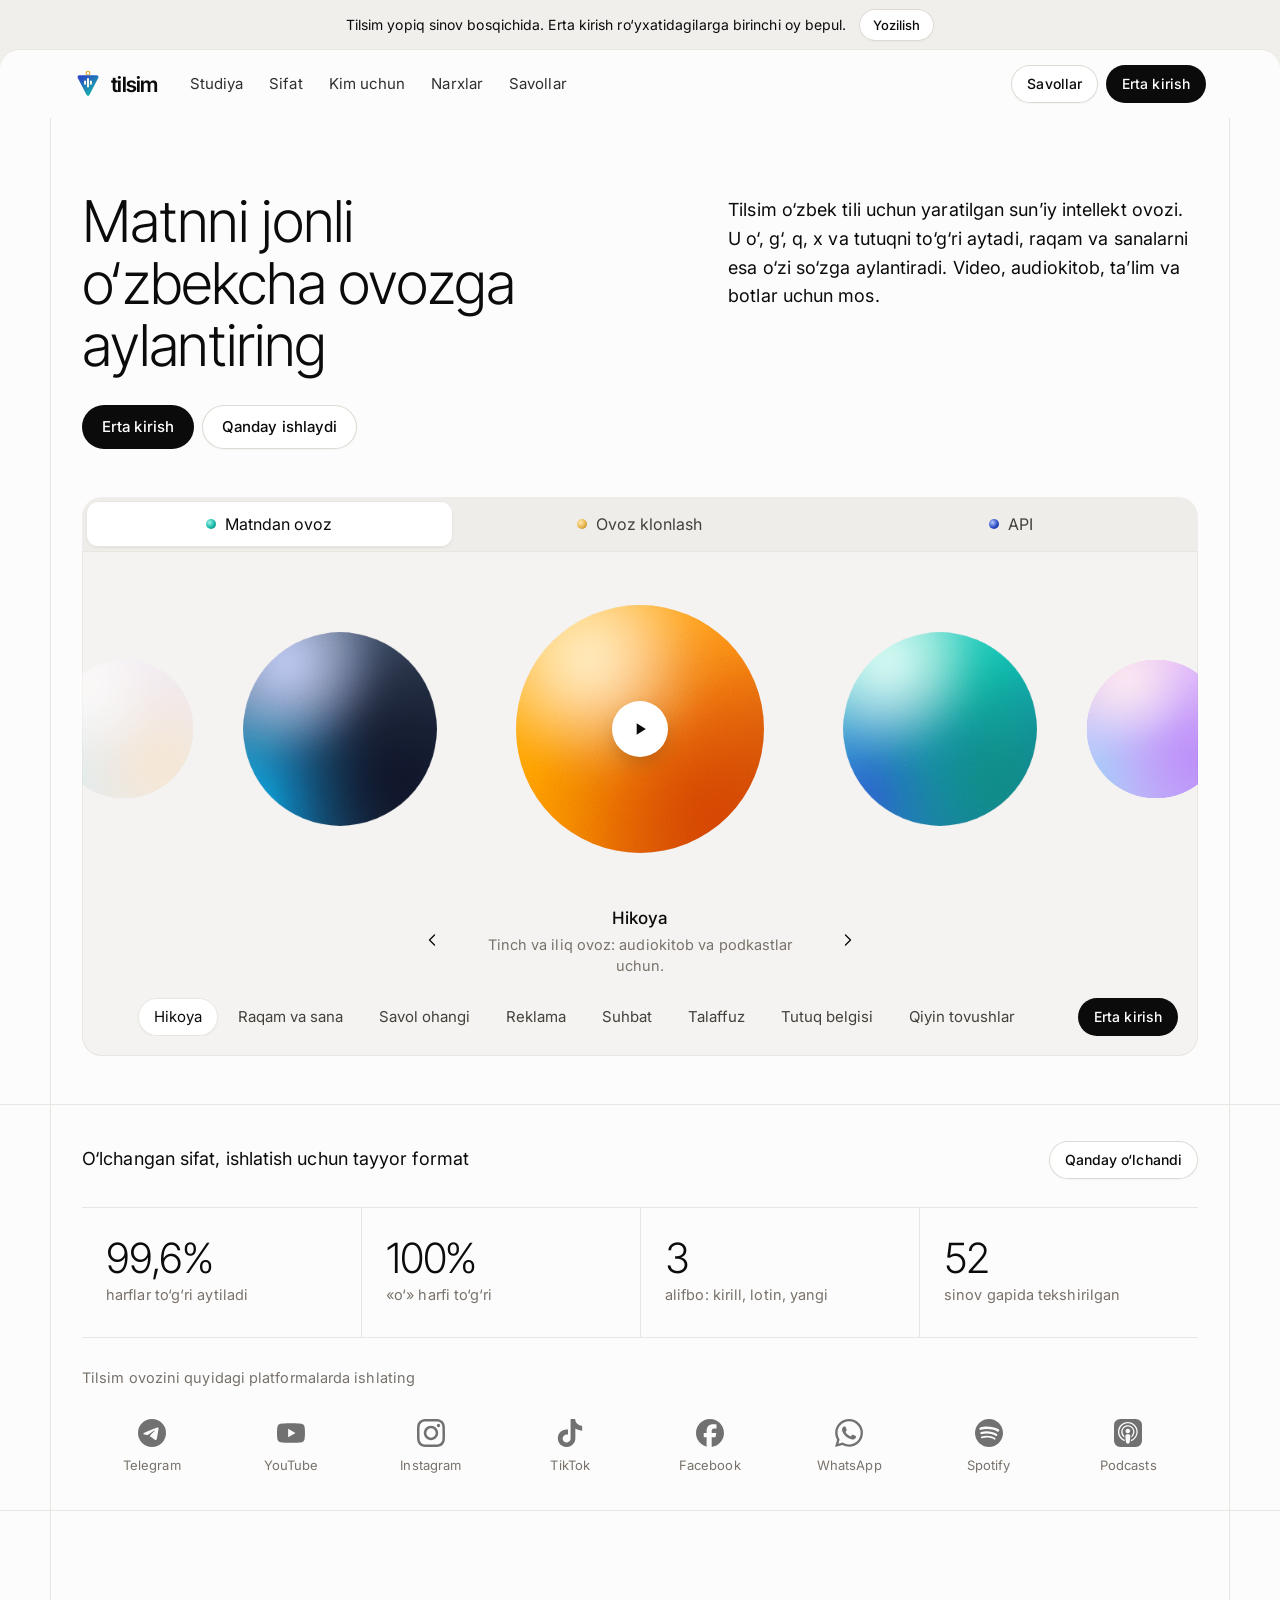
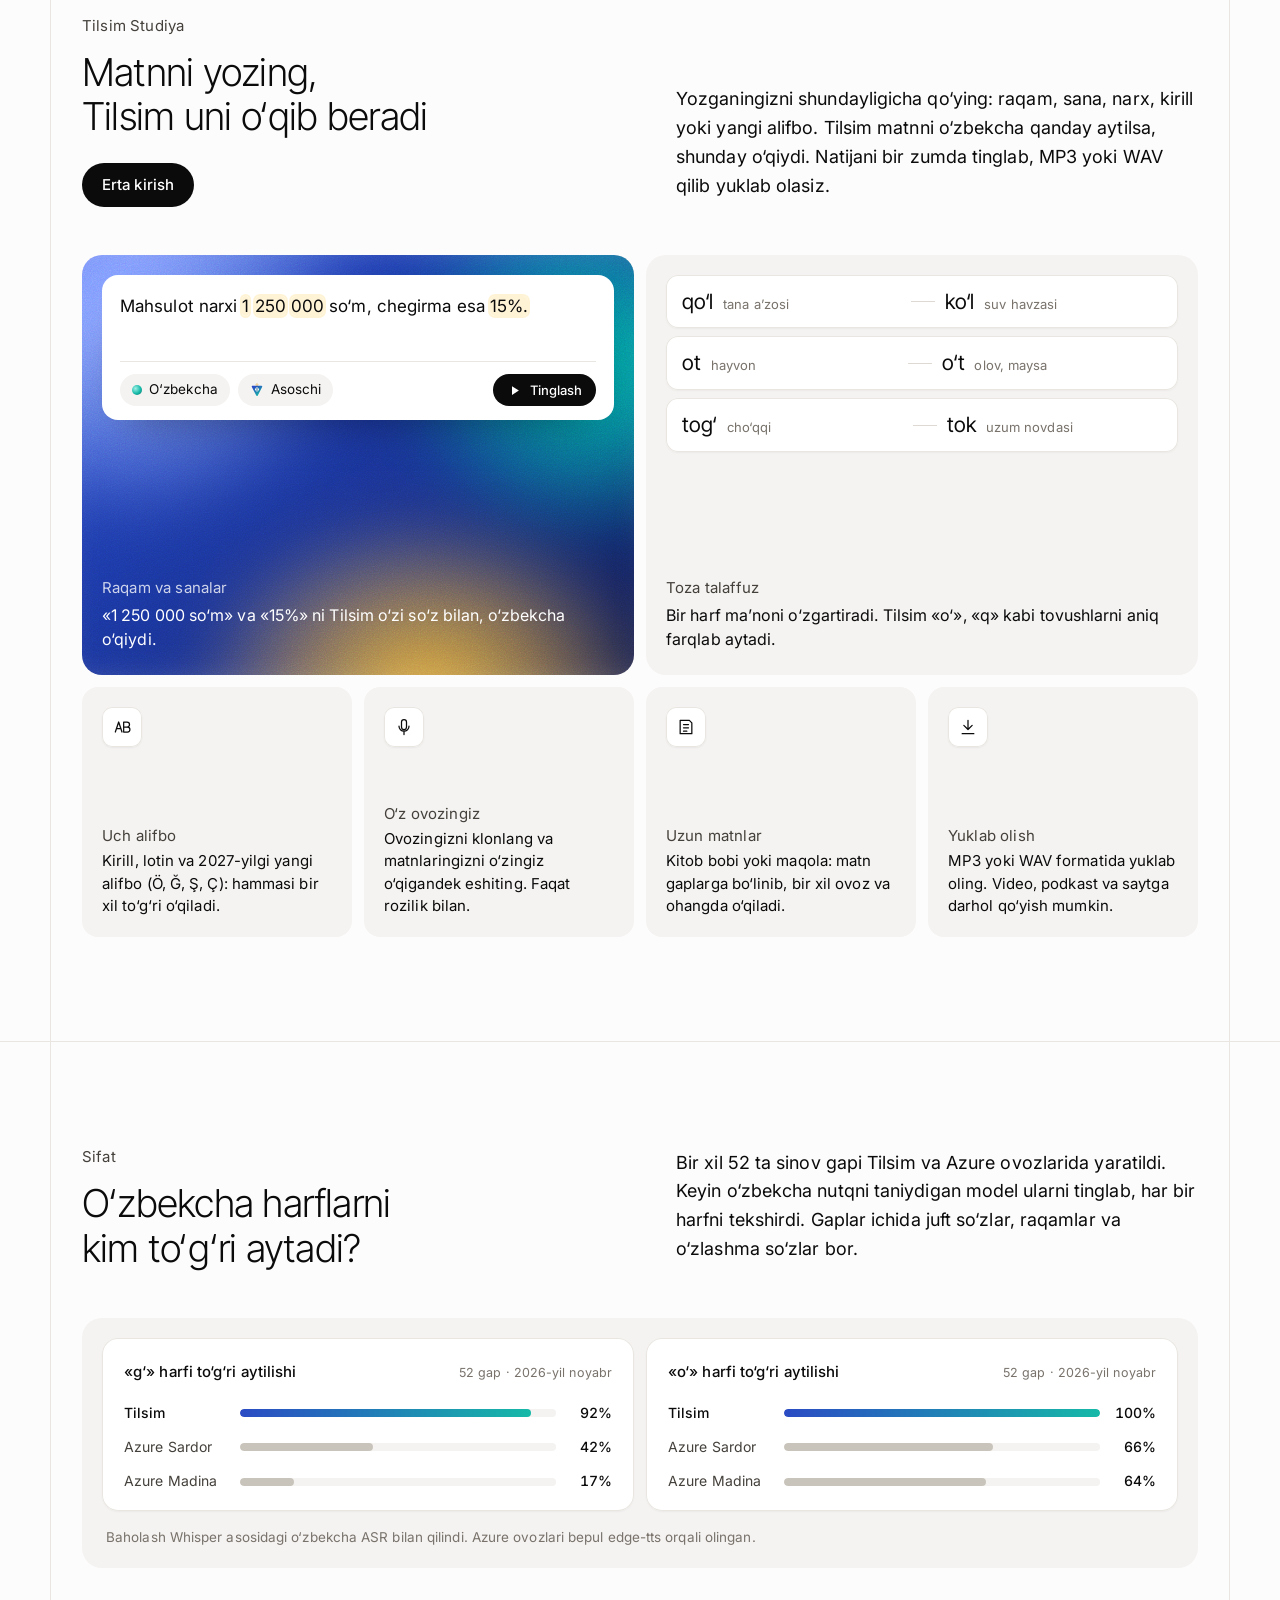
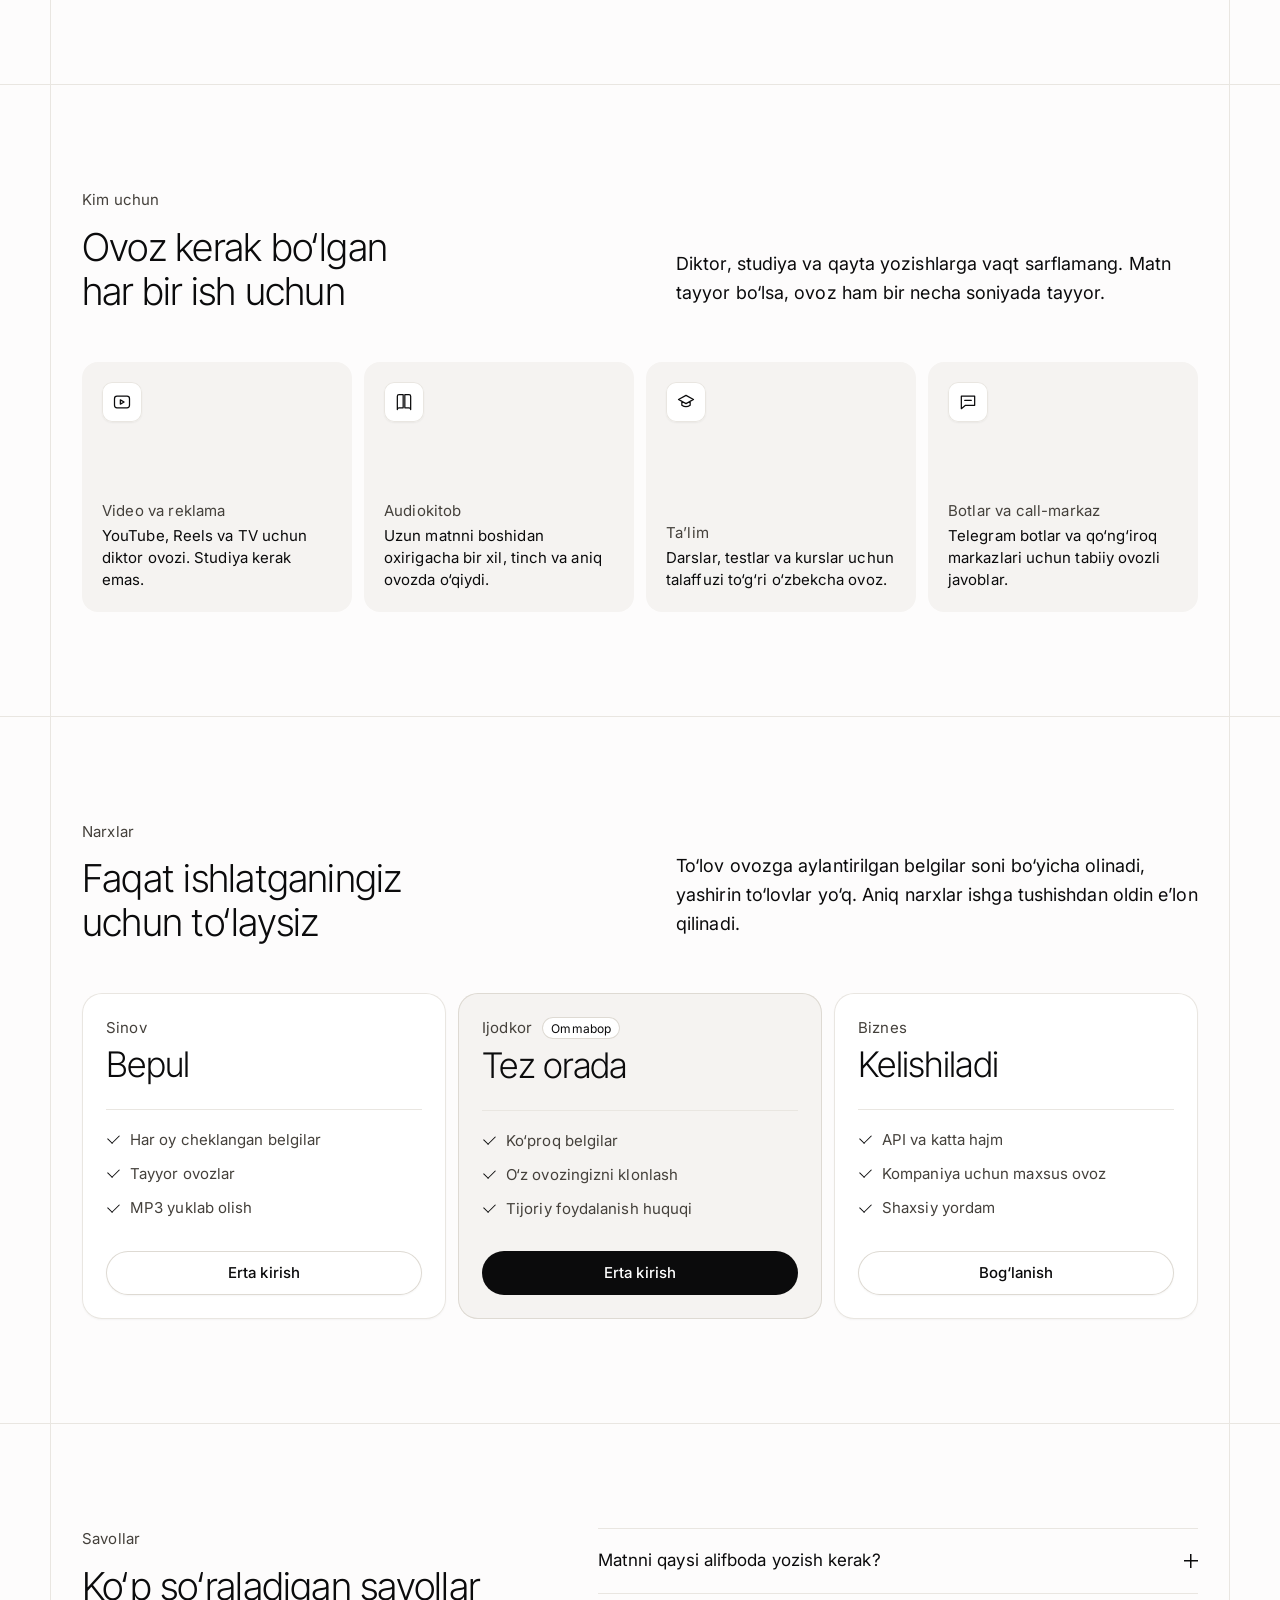
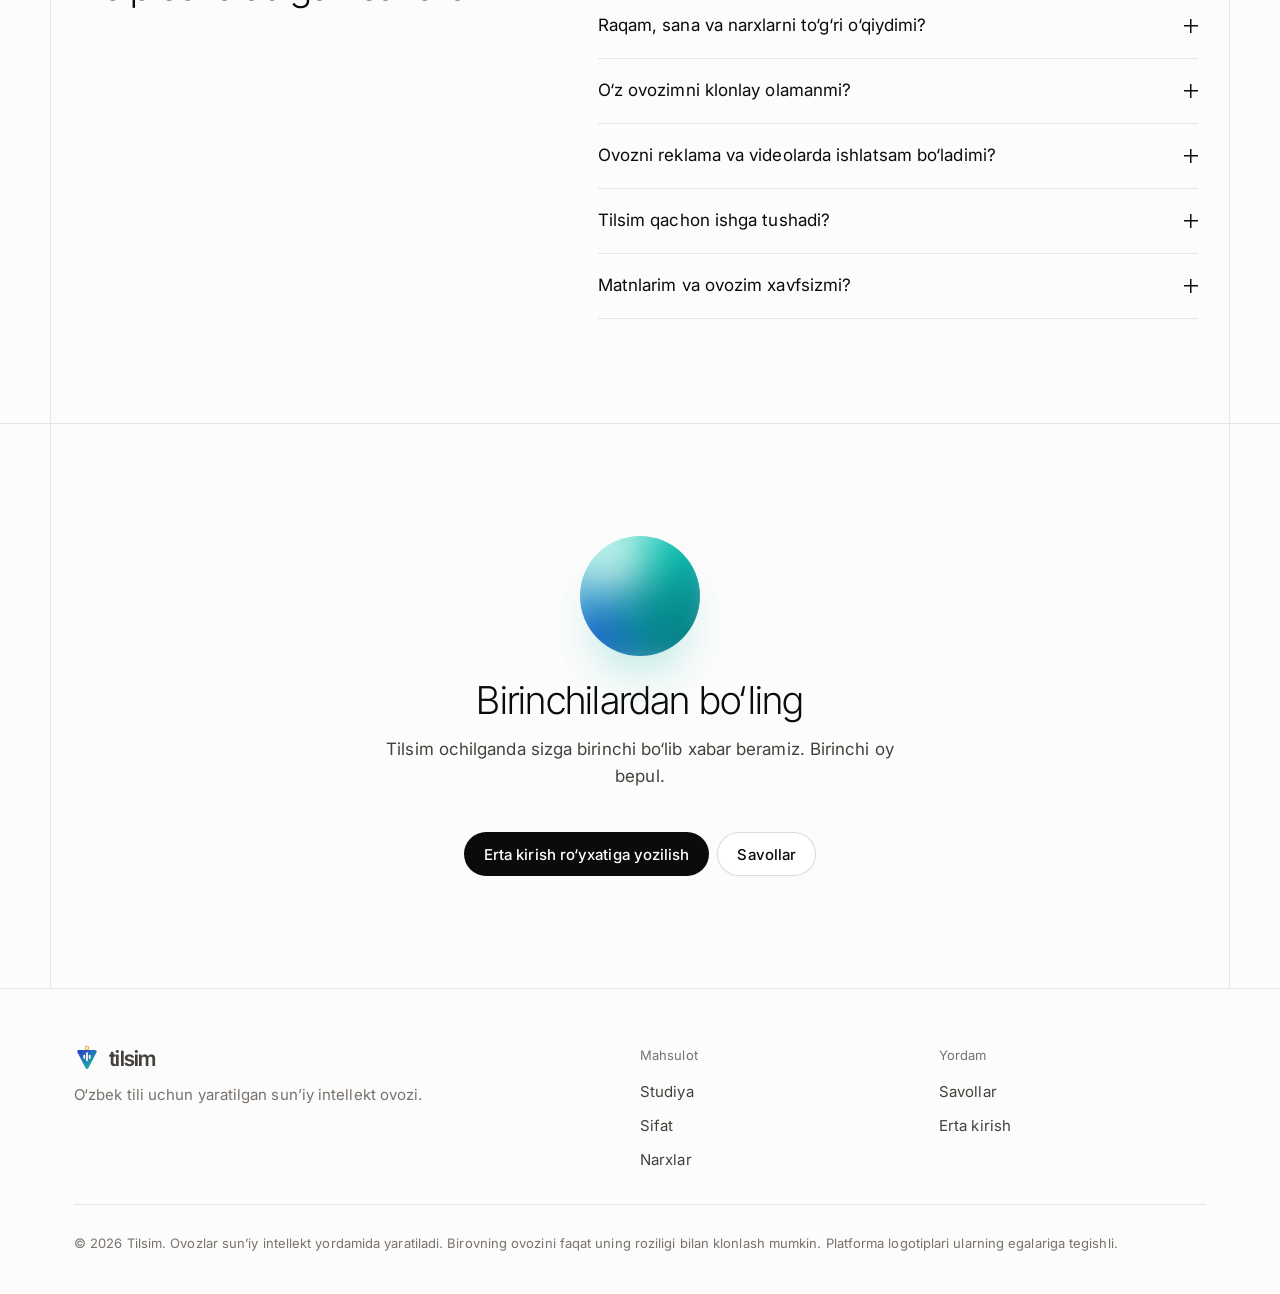
==== index.html @ 4b7d5e0d "Tilsim: Uzbek voice lab, text front-end and landing page - uznorm: Uzbek text normaliser (numbers, d" ====
<!doctype html>
<html lang="uz">
<head>
  <meta charset="utf-8">
  <meta name="viewport" content="width=device-width, initial-scale=1, viewport-fit=cover">
  <title>Tilsim: o‘zbekcha sun’iy intellekt ovozi</title>
  <meta name="description" content="Tilsim matnni jonli o‘zbekcha ovozga aylantiradi: o‘, g‘, q, x va tutuqni to‘g‘ri aytadi, raqam va sanalarni o‘zi so‘zga aylantiradi.">
  <meta name="theme-color" content="#FDFCFC">
  <meta property="og:type" content="website">
  <meta property="og:title" content="Tilsim: o‘zbekcha sun’iy intellekt ovozi">
  <meta property="og:description" content="Matnni jonli o‘zbekcha ovozga aylantiring.">
  <link rel="icon" href="favicon.ico" sizes="48x48">
  <link rel="icon" href="assets/brand/tilsim-mark.svg" type="image/svg+xml">
  <link rel="apple-touch-icon" href="assets/brand/apple-touch-icon.png">
  <link rel="preconnect" href="https://fonts.googleapis.com">
  <link rel="preconnect" href="https://fonts.gstatic.com" crossorigin>
  <link href="https://fonts.googleapis.com/css2?family=Inter:wght@400;500;600&family=Inter+Tight:wght@300;400;500;600&display=swap" rel="stylesheet">
  <link rel="stylesheet" href="assets/css/site.css?v=16">
</head>
<body>
  <a class="skip" href="#asosiy">Asosiy qismga o‘tish</a>

  <div class="announce">
    <span>Tilsim yopiq sinov bosqichida. Erta kirish ro‘yxatidagilarga birinchi oy bepul.</span>
    <a class="btn btn-white btn-xs" href="#erta-kirish">Yozilish</a>
  </div>

  <div class="sheet">
    <!-- NAV -->
    <header class="nav" id="nav">
      <div class="wrap nav-row">
        <a class="brand" href="#" aria-label="Tilsim, bosh sahifa">
          <img src="assets/brand/tilsim-mark.svg" width="28" height="28" alt="">
          <span>tilsim</span>
        </a>
        <nav class="links" id="menu" aria-label="Asosiy menyu">
          <a href="#studio">Studiya</a>
          <a href="#sifat">Sifat</a>
          <a href="#kim-uchun">Kim uchun</a>
          <a href="#narxlar">Narxlar</a>
          <a href="#savollar">Savollar</a>
        </nav>
        <div class="nav-actions">
          <a class="btn btn-white btn-sm hide-sm" href="#savollar">Savollar</a>
          <a class="btn btn-black btn-sm" href="#erta-kirish">Erta kirish</a>
          <button class="menu-btn" id="menu-btn" type="button" aria-label="Menyuni ochish" aria-expanded="false" aria-controls="menu"><span></span><span></span></button>
        </div>
      </div>
    </header>

    <main id="asosiy">
      <!-- HERO -->
      <section class="frame hero">
        <div class="wrap">
          <div class="hero-head">
            <div>
              <h1>Matnni jonli <br class="br-lg">o‘zbekcha ovozga aylantiring</h1>
              <div class="actions">
                <a class="btn btn-black" href="#erta-kirish">Erta kirish</a>
                <a class="btn btn-white" href="#studio">Qanday ishlaydi</a>
              </div>
            </div>
            <p class="hero-lead">Tilsim o‘zbek tili uchun yaratilgan sun’iy intellekt ovozi. U o‘, g‘, q, x va tutuqni to‘g‘ri aytadi, raqam va sanalarni esa o‘zi so‘zga aylantiradi. Video, audiokitob, ta’lim va botlar uchun mos.</p>
          </div>

          <div class="product">
            <div class="seg" role="tablist" aria-label="Mahsulotlar">
              <button class="seg-btn" role="tab" aria-selected="true" aria-controls="p-tts" id="t-tts"><i class="dot d-feruza"></i>Matndan ovoz</button>
              <button class="seg-btn" role="tab" aria-selected="false" aria-controls="p-clone" id="t-clone"><i class="dot d-oltin"></i>Ovoz klonlash</button>
              <button class="seg-btn" role="tab" aria-selected="false" aria-controls="p-api" id="t-api"><i class="dot d-lapis"></i>API</button>
            </div>

            <div class="stage">
              <!-- TTS: voice orbs -->
              <div class="panel" role="tabpanel" id="p-tts" aria-labelledby="t-tts">
                <div class="orbs" id="orbs" aria-roledescription="karusel" aria-label="Ovoz namunalari"></div>
                <div class="orb-nav">
                  <button class="arrow" id="orb-prev" type="button" aria-label="Oldingi namuna"><svg viewBox="0 0 24 24"><path d="M15 6l-6 6 6 6"/></svg></button>
                  <div class="orb-caption" aria-live="polite"><b id="orb-title"></b><span id="orb-desc"></span></div>
                  <button class="arrow" id="orb-next" type="button" aria-label="Keyingi namuna"><svg viewBox="0 0 24 24"><path d="M9 6l6 6-6 6"/></svg></button>
                </div>
                <div class="stage-foot">
                  <div class="pills" id="orb-pills" role="tablist" aria-label="Namuna turi"></div>
                  <a class="btn btn-black btn-sm" href="#erta-kirish">Erta kirish</a>
                </div>
              </div>

              <!-- Clone -->
              <div class="panel" role="tabpanel" id="p-clone" aria-labelledby="t-clone" hidden>
                <div class="clone">
                  <div class="clone-copy">
                    <p class="label">Ovoz klonlash</p>
                    <h3>O‘z ovozingizda gapiradigan Tilsim</h3>
                    <p>Bir necha daqiqalik toza yozuvingizdan shaxsiy ovoz yaratiladi. Shundan keyin kurslar, videolar va reklamalar sizning ovozingizda chiqadi. Bu sahifadagi barcha namunalar ham shu yo‘l bilan, loyiha asoschisining ovozida yaratilgan.</p>
                    <ol class="mini-steps">
                      <li><span>1</span>Yozib oling: tinch xonada, studiyamizdagi gaplarni o‘qing</li>
                      <li><span>2</span>Tasdiqlang: ovoz sizniki ekanini va roziligingizni bildiring</li>
                      <li><span>3</span>Ishlating: istalgan matnni o‘z ovozingizda yarating</li>
                    </ol>
                  </div>
                  <div class="clone-card">
                    <div class="orb orb-oltin orb-sm" aria-hidden="true"></div>
                    <p class="label">Klonlangan ovoz namunasi</p>
                    <p class="quote">«O‘zbekiston Markaziy Osiyoning yuragida joylashgan bo‘lib, uning boy tarixi va mehmondo‘st xalqi butun dunyoga mashhur.»</p>
                    <button class="btn btn-black btn-sm" type="button" data-play="hikoya"><svg viewBox="0 0 24 24" aria-hidden="true"><path class="i-play" d="M8 5v14l11-7z"/><path class="i-pause" d="M7 5h4v14H7zM13 5h4v14h-4z"/></svg><span>Tinglash</span></button>
                  </div>
                </div>
              </div>

              <!-- API -->
              <div class="panel" role="tabpanel" id="p-api" aria-labelledby="t-api" hidden>
                <div class="api">
                  <div class="api-copy">
                    <p class="label">API · tez orada</p>
                    <h3>Ilovangizga o‘zbekcha ovoz qo‘shing</h3>
                    <p>Telegram bot, call-markaz yoki mobil ilova: bitta so‘rov bilan matn yuborasiz va tayyor audio olasiz. Raqamlar, kirill va yangi alifbo avtomatik qayta ishlanadi.</p>
                  </div>
                  <pre class="code" aria-label="API so‘rov namunasi"><code><span class="c-mute"># namuna: API ochilganda shunday ishlaydi</span>
curl $TILSIM_API/v1/tts \
  -H <span class="c-str">"Authorization: Bearer $TILSIM_KEY"</span> \
  -d <span class="c-str">'{
    "text": "Narxi 125 000 so‘m, chegirma 15%.",
    "voice": "asoschi",
    "format": "mp3"
  }'</span> \
  -o natija.mp3</code></pre>
                </div>
              </div>
            </div>
          </div>
        </div>
      </section>

      <!-- PROOF GRID -->
      <section class="frame proof">
        <div class="wrap">
          <div class="proof-head">
            <p>O‘lchangan sifat, ishlatish uchun tayyor format</p>
            <a class="btn btn-white btn-sm" href="#sifat">Qanday o‘lchandi</a>
          </div>
          <div class="stats">
            <div><b>99,6%</b><span>harflar to‘g‘ri aytiladi</span></div>
            <div><b>100%</b><span>«o‘» harfi to‘g‘ri</span></div>
            <div><b>3</b><span>alifbo: kirill, lotin, yangi</span></div>
            <div><b>52</b><span>sinov gapida tekshirilgan</span></div>
          </div>
          <p class="logos-label">Tilsim ovozini quyidagi platformalarda ishlating</p>
          <ul class="logos" aria-label="Platformalar">
            <li><img src="assets/logos/telegram.svg" alt="Telegram" width="28" height="28"><span>Telegram</span></li>
            <li><img src="assets/logos/youtube.svg" alt="YouTube" width="28" height="28"><span>YouTube</span></li>
            <li><img src="assets/logos/instagram.svg" alt="Instagram" width="28" height="28"><span>Instagram</span></li>
            <li><img src="assets/logos/tiktok.svg" alt="TikTok" width="28" height="28"><span>TikTok</span></li>
            <li><img src="assets/logos/facebook.svg" alt="Facebook" width="28" height="28"><span>Facebook</span></li>
            <li><img src="assets/logos/whatsapp.svg" alt="WhatsApp" width="28" height="28"><span>WhatsApp</span></li>
            <li><img src="assets/logos/spotify.svg" alt="Spotify" width="28" height="28"><span>Spotify</span></li>
            <li><img src="assets/logos/applepodcasts.svg" alt="Apple Podcasts" width="28" height="28"><span>Podcasts</span></li>
          </ul>
        </div>
      </section>

      <!-- STUDIO -->
      <section class="frame section" id="studio">
        <div class="wrap">
          <div class="sec-head">
            <div>
              <p class="label">Tilsim Studiya</p>
              <h2>Matnni yozing, <br class="br-lg">Tilsim uni o‘qib beradi</h2>
              <a class="btn btn-black" href="#erta-kirish">Erta kirish</a>
            </div>
            <p>Yozganingizni shundayligicha qo‘ying: raqam, sana, narx, kirill yoki yangi alifbo. Tilsim matnni o‘zbekcha qanday aytilsa, shunday o‘qiydi. Natijani bir zumda tinglab, MP3 yoki WAV qilib yuklab olasiz.</p>
          </div>

          <div class="media-row">
            <article class="media media-grad g-lapis">
              <div class="editor">
                <p class="editor-text" id="ed-text"></p>
                <div class="editor-bar">
                  <span class="chip"><i class="dot d-feruza"></i>O‘zbekcha</span>
                  <span class="chip"><img src="assets/brand/tilsim-mark.svg" width="14" height="14" alt="">Asoschi</span>
                  <button class="btn btn-black btn-xs ml-auto" type="button" id="ed-play"><svg viewBox="0 0 24 24" aria-hidden="true"><path class="i-play" d="M8 5v14l11-7z"/><path class="i-pause" d="M7 5h4v14H7zM13 5h4v14h-4z"/></svg><span>Tinglash</span></button>
                </div>
              </div>
              <div class="media-caption on-dark">
                <p class="label">Raqam va sanalar</p>
                <p>«1 250 000 so‘m» va «15%» ni Tilsim o‘zi so‘z bilan, o‘zbekcha o‘qiydi.</p>
              </div>
            </article>

            <article class="media">
              <ul class="pairs" aria-label="Juft so‘zlar">
                <li><b>qo‘l</b><em>tana a’zosi</em><i></i><b>ko‘l</b><em>suv havzasi</em></li>
                <li><b>ot</b><em>hayvon</em><i></i><b>o‘t</b><em>olov, maysa</em></li>
                <li><b>tog‘</b><em>cho‘qqi</em><i></i><b>tok</b><em>uzum novdasi</em></li>
              </ul>
              <div class="media-caption">
                <p class="label">Toza talaffuz</p>
                <p>Bir harf ma’noni o‘zgartiradi. Tilsim «o‘», «q» kabi tovushlarni aniq farqlab aytadi.</p>
              </div>
            </article>
          </div>

          <div class="tiles">
            <article class="tile">
              <span class="ico"><svg viewBox="0 0 24 24"><path d="M4 18 8 6l4 12M5.5 14h5M14 6h4a3 3 0 0 1 0 6h-4zm0 6h4.5a3 3 0 0 1 0 6H14z"/></svg></span>
              <div><p class="label">Uch alifbo</p><p>Kirill, lotin va 2027-yilgi yangi alifbo (Ö, Ğ, Ş, Ç): hammasi bir xil to‘g‘ri o‘qiladi.</p></div>
            </article>
            <article class="tile">
              <span class="ico"><svg viewBox="0 0 24 24"><path d="M12 3a3 3 0 0 1 3 3v6a3 3 0 0 1-6 0V6a3 3 0 0 1 3-3zM6 11a6 6 0 0 0 12 0M12 17v4"/></svg></span>
              <div><p class="label">O‘z ovozingiz</p><p>Ovozingizni klonlang va matnlaringizni o‘zingiz o‘qigandek eshiting. Faqat rozilik bilan.</p></div>
            </article>
            <article class="tile">
              <span class="ico"><svg viewBox="0 0 24 24"><path d="M5 4h11l3 3v13H5zM9 9h6M9 13h6M9 17h4"/></svg></span>
              <div><p class="label">Uzun matnlar</p><p>Kitob bobi yoki maqola: matn gaplarga bo‘linib, bir xil ovoz va ohangda o‘qiladi.</p></div>
            </article>
            <article class="tile">
              <span class="ico"><svg viewBox="0 0 24 24"><path d="M12 4v11M7 10l5 5 5-5M5 20h14"/></svg></span>
              <div><p class="label">Yuklab olish</p><p>MP3 yoki WAV formatida yuklab oling. Video, podkast va saytga darhol qo‘yish mumkin.</p></div>
            </article>
          </div>
        </div>
      </section>

      <!-- QUALITY -->
      <section class="frame section" id="sifat">
        <div class="wrap">
          <div class="sec-head">
            <div>
              <p class="label">Sifat</p>
              <h2>O‘zbekcha harflarni <br class="br-lg">kim to‘g‘ri aytadi?</h2>
            </div>
            <p>Bir xil 52 ta sinov gapi Tilsim va Azure ovozlarida yaratildi. Keyin o‘zbekcha nutqni taniydigan model ularni tinglab, har bir harfni tekshirdi. Gaplar ichida juft so‘zlar, raqamlar va o‘zlashma so‘zlar bor.</p>
          </div>
          <div class="media-row single">
            <article class="media media-chart">
              <div class="chart-card">
                <div class="chart-head"><b>«g‘» harfi to‘g‘ri aytilishi</b><span>52 gap · 2026-yil noyabr</span></div>
                <div class="bars" id="bars-g">
                  <div class="bar us"><span>Tilsim</span><div class="track"><i style="--v:92%"></i></div><b>92%</b></div>
                  <div class="bar"><span>Azure Sardor</span><div class="track"><i style="--v:42%"></i></div><b>42%</b></div>
                  <div class="bar"><span>Azure Madina</span><div class="track"><i style="--v:17%"></i></div><b>17%</b></div>
                </div>
              </div>
              <div class="chart-card">
                <div class="chart-head"><b>«o‘» harfi to‘g‘ri aytilishi</b><span>52 gap · 2026-yil noyabr</span></div>
                <div class="bars" id="bars-o">
                  <div class="bar us"><span>Tilsim</span><div class="track"><i style="--v:100%"></i></div><b>100%</b></div>
                  <div class="bar"><span>Azure Sardor</span><div class="track"><i style="--v:66%"></i></div><b>66%</b></div>
                  <div class="bar"><span>Azure Madina</span><div class="track"><i style="--v:64%"></i></div><b>64%</b></div>
                </div>
              </div>
              <p class="foot-note">Baholash Whisper asosidagi o‘zbekcha ASR bilan qilindi. Azure ovozlari bepul edge-tts orqali olingan.</p>
            </article>
          </div>
        </div>
      </section>

      <!-- USE CASES -->
      <section class="frame section" id="kim-uchun">
        <div class="wrap">
          <div class="sec-head">
            <div>
              <p class="label">Kim uchun</p>
              <h2>Ovoz kerak bo‘lgan <br class="br-lg">har bir ish uchun</h2>
            </div>
            <p>Diktor, studiya va qayta yozishlarga vaqt sarflamang. Matn tayyor bo‘lsa, ovoz ham bir necha soniyada tayyor.</p>
          </div>
          <div class="tiles">
            <article class="tile">
              <span class="ico"><svg viewBox="0 0 24 24"><rect x="3" y="5" width="18" height="14" rx="3"/><path d="M10 9.5v5l4.5-2.5z"/></svg></span>
              <div><p class="label">Video va reklama</p><p>YouTube, Reels va TV uchun diktor ovozi. Studiya kerak emas.</p></div>
            </article>
            <article class="tile">
              <span class="ico"><svg viewBox="0 0 24 24"><path d="M4 5a2 2 0 0 1 2-2h5v16H6a2 2 0 0 0-2 2zM20 5a2 2 0 0 0-2-2h-5v16h5a2 2 0 0 1 2 2z"/></svg></span>
              <div><p class="label">Audiokitob</p><p>Uzun matnni boshidan oxirigacha bir xil, tinch va aniq ovozda o‘qiydi.</p></div>
            </article>
            <article class="tile">
              <span class="ico"><svg viewBox="0 0 24 24"><path d="M3 9l9-5 9 5-9 5zM7 11v5c3 2 7 2 10 0v-5"/></svg></span>
              <div><p class="label">Ta’lim</p><p>Darslar, testlar va kurslar uchun talaffuzi to‘g‘ri o‘zbekcha ovoz.</p></div>
            </article>
            <article class="tile">
              <span class="ico"><svg viewBox="0 0 24 24"><path d="M4 5h16v11H9l-5 4z"/><path d="M8 10h8"/></svg></span>
              <div><p class="label">Botlar va call-markaz</p><p>Telegram botlar va qo‘ng‘iroq markazlari uchun tabiiy ovozli javoblar.</p></div>
            </article>
          </div>
        </div>
      </section>

      <!-- PRICING -->
      <section class="frame section" id="narxlar">
        <div class="wrap">
          <div class="sec-head">
            <div>
              <p class="label">Narxlar</p>
              <h2>Faqat ishlatganingiz <br class="br-lg">uchun to‘laysiz</h2>
            </div>
            <p>To‘lov ovozga aylantirilgan belgilar soni bo‘yicha olinadi, yashirin to‘lovlar yo‘q. Aniq narxlar ishga tushishdan oldin e’lon qilinadi.</p>
          </div>
          <div class="plans">
            <div class="plan">
              <p class="label">Sinov</p><p class="price">Bepul</p>
              <ul><li>Har oy cheklangan belgilar</li><li>Tayyor ovozlar</li><li>MP3 yuklab olish</li></ul>
              <a class="btn btn-white" href="#erta-kirish">Erta kirish</a>
            </div>
            <div class="plan plan-hot">
              <p class="label">Ijodkor <span class="tag">Ommabop</span></p><p class="price">Tez orada</p>
              <ul><li>Ko‘proq belgilar</li><li>O‘z ovozingizni klonlash</li><li>Tijoriy foydalanish huquqi</li></ul>
              <a class="btn btn-black" href="#erta-kirish">Erta kirish</a>
            </div>
            <div class="plan">
              <p class="label">Biznes</p><p class="price">Kelishiladi</p>
              <ul><li>API va katta hajm</li><li>Kompaniya uchun maxsus ovoz</li><li>Shaxsiy yordam</li></ul>
              <a class="btn btn-white" href="#erta-kirish">Bog‘lanish</a>
            </div>
          </div>
        </div>
      </section>

      <!-- FAQ -->
      <section class="frame section" id="savollar">
        <div class="wrap faq-grid">
          <div>
            <p class="label">Savollar</p>
            <h2>Ko‘p so‘raladigan savollar</h2>
          </div>
          <div class="faq">
            <details><summary>Matnni qaysi alifboda yozish kerak?</summary><p>Qaysi biri qulay bo‘lsa, o‘shanda yozing: kirill, lotin yoki 2027-yildan kuchga kiradigan yangi lotin alifbosi (Ö, Ğ, Ş, Ç). Tilsim hammasini bir xil to‘g‘ri o‘qiydi.</p></details>
            <details><summary>Raqam, sana va narxlarni to‘g‘ri o‘qiydimi?</summary><p>Ha. «2026-yil 15-noyabr», «14:30», «125 000 so‘m», «15%» kabi yozuvlarni Tilsim o‘zi so‘zga aylantirib, o‘zbekcha o‘qiydi.</p></details>
            <details><summary>O‘z ovozimni klonlay olamanmi?</summary><p>Ha, Ijodkor va Biznes rejalarida. Buning uchun ovoz egasining roziligi shart: birovning ovozini uning ruxsatisiz klonlab bo‘lmaydi.</p></details>
            <details><summary>Ovozni reklama va videolarda ishlatsam bo‘ladimi?</summary><p>Ha, pullik rejalarda tijoriy foydalanish huquqi bor. Bepul sinov shaxsiy foydalanish uchun.</p></details>
            <details><summary>Tilsim qachon ishga tushadi?</summary><p>Hozir yopiq sinov bosqichidamiz. Erta kirish ro‘yxatiga yozilsangiz, ochilishi bilan birinchi bo‘lib xabar olasiz, birinchi oy esa bepul bo‘ladi.</p></details>
            <details><summary>Matnlarim va ovozim xavfsizmi?</summary><p>Matnlar faqat ovoz yaratish uchun ishlatiladi. Klonlangan ovoz faqat sizning hisobingizda turadi. Har bir audioga sun’iy intellekt yaratganini bildiruvchi ko‘rinmas belgi qo‘shiladi.</p></details>
          </div>
        </div>
      </section>

      <!-- FINAL CTA -->
      <section class="frame final" id="erta-kirish">
        <div class="wrap final-box">
          <div class="orb orb-feruza orb-hero" aria-hidden="true"></div>
          <h2>Birinchilardan bo‘ling</h2>
          <p>Tilsim ochilganda sizga birinchi bo‘lib xabar beramiz. Birinchi oy bepul.</p>
          <div class="actions center">
            <!-- TODO(owner): the real contact goes here (Telegram link or waitlist form endpoint) -->
            <a class="btn btn-black" href="#" data-todo="contact">Erta kirish ro‘yxatiga yozilish</a>
            <a class="btn btn-white" href="#savollar">Savollar</a>
          </div>
        </div>
      </section>
    </main>

    <footer class="footer">
      <div class="wrap foot-grid">
        <div class="foot-brand">
          <a class="brand" href="#"><img src="assets/brand/tilsim-mark.svg" width="26" height="26" alt=""><span>tilsim</span></a>
          <p>O‘zbek tili uchun yaratilgan sun’iy intellekt ovozi.</p>
        </div>
        <div><p class="foot-h">Mahsulot</p><a href="#studio">Studiya</a><a href="#sifat">Sifat</a><a href="#narxlar">Narxlar</a></div>
        <div><p class="foot-h">Yordam</p><a href="#savollar">Savollar</a><a href="#erta-kirish">Erta kirish</a></div>
        <p class="foot-legal">© 2026 Tilsim. Ovozlar sun’iy intellekt yordamida yaratiladi. Birovning ovozini faqat uning roziligi bilan klonlash mumkin. Platforma logotiplari ularning egalariga tegishli.</p>
      </div>
    </footer>
  </div>

  <audio id="player" preload="none"></audio>
  <script src="assets/js/site.js?v=16"></script>
</body>
</html>
---- assets/css/site.css ----
/* Tilsim — calm, editorial UI: warm off-white canvas, black type, light display headings, soft grey
   cards, hairline frame. Colour lives only in the voice orbs and gradient art (lapis, feruza, oltin). */
:root {
  --canvas: #FDFCFC;
  --frame-bg: #F1EFEC;     /* behind the rounded sheet */
  --card: #F5F3F1;
  --card-2: #EFEDEA;
  --white: #FFFFFF;
  --ink: #0B0B0C;
  --ink-2: #44403B;        /* warm secondary text */
  --ink-3: #78726B;        /* tertiary / captions */
  --line: #E9E6E1;
  --line-2: #DEDAD3;

  --lapis: #1B2E7A;
  --lapis-2: #2B4BC4;
  --feruza: #16B9A8;
  --oltin: #E8B44A;

  --r-xs: 10px;
  --r-sm: 12px;
  --r: 16px;
  --r-lg: 20px;
  --wrap: 1180px;
  --display: 'Inter Tight', 'Inter', system-ui, sans-serif;
  --body: 'Inter', system-ui, -apple-system, 'Segoe UI', Roboto, sans-serif;
  --ease: cubic-bezier(.2, .7, .2, 1);
  color-scheme: light;
}

* { box-sizing: border-box; }
html { scroll-behavior: smooth; scroll-padding-top: 76px; background: var(--frame-bg); }
body { margin: 0; font: 400 17px/1.6 var(--body); letter-spacing: .005em; color: var(--ink); background: var(--frame-bg); -webkit-font-smoothing: antialiased; }
img, svg { display: block; }
a { color: inherit; text-decoration: none; }
p { margin: 0; }
h1, h2, h3 { margin: 0; font-family: var(--display); font-weight: 300; letter-spacing: -.02em; color: var(--ink); }
h1 { font-size: clamp(2.4rem, 4.6vw, 3.6rem); line-height: 1.08; }
h2 { font-size: clamp(1.9rem, 3vw, 2.5rem); line-height: 1.15; }
h3 { font-size: 1.6rem; line-height: 1.2; }
.br-lg { display: none; }
@media (min-width: 900px) { .br-lg { display: inline; } }
.wrap { width: min(var(--wrap), 100%); margin: 0 auto; padding: 0 24px; }
@media (max-width: 520px) { .wrap { padding: 0 16px; } body { font-size: 16px; } }
.skip { position: absolute; left: -999px; top: 8px; z-index: 100; padding: 10px 14px; border-radius: 10px; background: var(--ink); color: #fff; }
.skip:focus { left: 8px; }
:focus-visible { outline: 2px solid var(--ink); outline-offset: 3px; border-radius: 10px; }
@media (prefers-reduced-motion: reduce) { html { scroll-behavior: auto; } *, *::before, *::after { animation-duration: 1ms !important; animation-iteration-count: 1 !important; transition-duration: 1ms !important; } }
.label { font-size: 15px; line-height: 1.45; color: var(--ink-2); letter-spacing: .01em; }

/* ------------------------------------------------ buttons */
.btn { display: inline-flex; align-items: center; justify-content: center; gap: 8px; height: 44px; padding: 0 20px; border-radius: 9999px; border: 0; font: 500 15px/1 var(--body); cursor: pointer; white-space: nowrap; transition: background .2s, box-shadow .2s, transform .2s var(--ease), opacity .2s; }
.btn svg { width: 15px; height: 15px; fill: currentColor; }
.btn:active { transform: scale(.98); }
.btn-black { background: var(--ink); color: #fff; }
.btn-black:hover { background: #2A2A2D; }
.btn-white { background: var(--white); color: var(--ink); box-shadow: inset 0 0 0 1px var(--line-2), 0 1px 2px rgba(0, 0, 0, .04); }
.btn-white:hover { box-shadow: inset 0 0 0 1px #C9C4BB, 0 1px 2px rgba(0, 0, 0, .06); }
.btn-sm { height: 38px; padding: 0 16px; font-size: 14px; }
.btn-xs { height: 32px; padding: 0 14px; font-size: 13px; }
.btn .i-pause, .btn.playing .i-play { display: none; }
.btn.playing .i-pause { display: block; }
.ml-auto { margin-left: auto; }

/* ------------------------------------------------ announcement + sheet */
.announce { display: flex; align-items: center; justify-content: center; gap: 12px; flex-wrap: wrap; padding: 9px 16px; font-size: 14px; color: var(--ink); text-align: center; }
.sheet { background: var(--canvas); border-radius: 20px 20px 0 0; box-shadow: 0 -1px 0 var(--line); min-height: 100vh; }
@media (max-width: 520px) { .announce { font-size: 13px; } .sheet { border-radius: 16px 16px 0 0; } }

/* ------------------------------------------------ nav */
.nav { position: sticky; top: 0; z-index: 50; background: rgba(253, 252, 252, .86); backdrop-filter: saturate(160%) blur(16px); -webkit-backdrop-filter: saturate(160%) blur(16px); border-radius: 20px 20px 0 0; transition: box-shadow .2s; }
.nav.scrolled { box-shadow: 0 1px 0 var(--line); border-radius: 0; }
.nav-row { display: flex; align-items: center; gap: 32px; height: 68px; }
.brand { display: inline-flex; align-items: center; gap: 9px; font: 600 21px/1 var(--display); letter-spacing: -.035em; }
.links { display: flex; gap: 26px; font-size: 15px; }
.links a { color: var(--ink); opacity: .85; transition: opacity .2s; }
.links a:hover { opacity: 1; }
.nav-actions { margin-left: auto; display: flex; align-items: center; gap: 8px; }
.menu-btn { display: none; width: 40px; height: 40px; border: 0; border-radius: 999px; background: var(--white); box-shadow: inset 0 0 0 1px var(--line-2); cursor: pointer; flex-direction: column; align-items: center; justify-content: center; gap: 5px; }
.menu-btn span { width: 16px; height: 1.5px; background: var(--ink); border-radius: 2px; transition: transform .25s var(--ease); }
.menu-btn[aria-expanded="true"] span:first-child { transform: translateY(3.25px) rotate(45deg); }
.menu-btn[aria-expanded="true"] span:last-child { transform: translateY(-3.25px) rotate(-45deg); }
@media (max-width: 900px) {
  .menu-btn { display: inline-flex; }
  .hide-sm { display: none; }
  .links { position: fixed; top: 68px; left: 0; right: 0; flex-direction: column; gap: 0; padding: 8px 16px 18px; background: var(--canvas); box-shadow: 0 12px 30px -16px rgba(0, 0, 0, .25), 0 1px 0 var(--line); opacity: 0; transform: translateY(-6px); pointer-events: none; transition: opacity .2s, transform .25s var(--ease); }
  .links.open { opacity: 1; transform: none; pointer-events: auto; }
  .links a { padding: 14px 4px; font-size: 17px; border-bottom: 1px solid var(--line); }
}

/* ------------------------------------------------ frame: hairline guides like a drafting grid */
.frame > .wrap { position: relative; }
@media (min-width: 1230px) {
  .frame > .wrap::before, .frame > .wrap::after { content: ""; position: absolute; top: 0; bottom: 0; width: 1px; background: var(--line); }
  .frame > .wrap::before { left: 0; }
  .frame > .wrap::after { right: 0; }
}
.frame + .frame { border-top: 1px solid var(--line); }
.section > .wrap { padding-top: 104px; padding-bottom: 104px; }
@media (min-width: 1230px) { .section > .wrap, .hero > .wrap, .proof > .wrap, .final > .wrap { padding-left: 32px; padding-right: 32px; } }
@media (max-width: 720px) { .section > .wrap { padding-top: 72px; padding-bottom: 72px; } }

/* ------------------------------------------------ hero */
.hero > .wrap { padding-top: 72px; padding-bottom: 48px; }
.hero-head { display: grid; grid-template-columns: 1.1fr .9fr; gap: 40px 72px; align-items: start; margin-bottom: 48px; }
.hero-head > * { min-width: 0; }
.hero-lead { font-size: 18px; line-height: 1.6; color: var(--ink); padding-top: 6px; max-width: 34em; }
.actions { display: flex; flex-wrap: wrap; gap: 8px; margin-top: 28px; }
.actions.center { justify-content: center; }
@media (max-width: 900px) { .hero > .wrap { padding-top: 40px; } .hero-head { grid-template-columns: 1fr; gap: 20px; margin-bottom: 32px; } .hero-lead { order: 2; padding: 0; } }

.product { min-width: 0; }
.seg { display: grid; grid-template-columns: repeat(3, 1fr); gap: 4px; padding: 4px; border-radius: var(--r-lg) var(--r-lg) 0 0; background: var(--card-2); }
.seg-btn { display: inline-flex; align-items: center; justify-content: center; gap: 9px; height: 46px; border: 0; border-radius: var(--r-sm); background: transparent; color: var(--ink-2); font: 400 16px var(--body); cursor: pointer; transition: background .2s, color .2s, box-shadow .2s; }
.seg-btn[aria-selected="true"] { background: var(--white); color: var(--ink); box-shadow: 0 1px 2px rgba(0, 0, 0, .06), inset 0 0 0 1px var(--line); }
.seg-btn:hover { color: var(--ink); }
.seg-btn { white-space: nowrap; }
@media (max-width: 520px) { .seg-btn { font-size: 13.5px; gap: 6px; height: 42px; padding: 0 4px; } .seg-btn .dot { display: none; } }
.dot { width: 10px; height: 10px; border-radius: 50%; flex: none; }
.d-feruza { background: radial-gradient(circle at 35% 35%, #9FF1E6, var(--feruza) 55%, #0D6F66); }
.d-oltin { background: radial-gradient(circle at 35% 35%, #FFE8B0, var(--oltin) 55%, #9C6A12); }
.d-lapis { background: radial-gradient(circle at 35% 35%, #B9C8FF, var(--lapis-2) 55%, var(--lapis)); }

.stage { position: relative; overflow: hidden; border-radius: 0 0 var(--r-lg) var(--r-lg); background: var(--card); box-shadow: inset 0 0 0 1px var(--line); }
/* all panels share one grid cell, so the stage keeps the tallest height and never jumps */
.stage { display: grid; }
.stage > .panel { grid-area: 1 / 1; min-width: 0; transition: opacity .3s ease; }
.panel[hidden] { display: block; visibility: hidden; opacity: 0; pointer-events: none; }
/* on phones the stacked clone/API panels are much taller, so hidden panels leave the flow */
@media (max-width: 900px) { .panel[hidden] { display: none; } }

/* voice orbs carousel */
.orbs { position: relative; height: 340px; margin-top: 8px; }
.orb-item { position: absolute; left: 50%; top: 50%; width: 248px; height: 248px; margin: -124px 0 0 -124px; border: 0; padding: 0; background: none; cursor: pointer; border-radius: 50%; transition: transform .6s var(--ease), opacity .6s var(--ease), filter .6s; will-change: transform; }
.orbs:not(.ready) .orb-item { transition: none; }
.orb-item .orb { width: 100%; height: 100%; }
.orb-item .play { position: absolute; left: 50%; top: 50%; width: 56px; height: 56px; margin: -28px 0 0 -28px; border-radius: 50%; display: grid; place-items: center; background: var(--white); color: var(--ink); box-shadow: 0 8px 24px -8px rgba(0, 0, 0, .35); opacity: 0; transform: scale(.8); transition: opacity .3s, transform .3s var(--ease); pointer-events: none; }
.orb-item .play svg { width: 20px; height: 20px; fill: currentColor; }
.orb-item .play .i-pause { display: none; }
.orb-item.center .play { opacity: 1; transform: none; pointer-events: auto; }
.orb-item.playing .play .i-play { display: none; }
.orb-item.playing .play .i-pause { display: block; }
.orb-item:focus-visible { outline-offset: 6px; }
.orb-nav { display: flex; align-items: center; justify-content: center; gap: 28px; padding: 6px 16px 0; }
.orb-caption { min-width: 0; width: 320px; text-align: center; display: flex; flex-direction: column; gap: 2px; }
.orb-caption b { font-weight: 500; font-size: 17px; }
.orb-caption span { font-size: 14.5px; line-height: 1.45; color: var(--ink-3); min-height: 2.9em; }
.arrow { width: 40px; height: 40px; flex: none; border: 0; border-radius: 50%; background: transparent; cursor: pointer; display: grid; place-items: center; transition: background .2s; }
.arrow:hover { background: var(--card-2); }
.arrow svg { width: 20px; height: 20px; fill: none; stroke: var(--ink); stroke-width: 1.6; stroke-linecap: round; stroke-linejoin: round; }
.stage-foot { display: flex; align-items: center; gap: 12px; padding: 22px 20px 20px; }
.pills { flex: 1; min-width: 0; display: flex; gap: 4px; overflow-x: auto; scrollbar-width: none; justify-content: center; }
.pills::-webkit-scrollbar { display: none; }
.pill { flex: none; height: 38px; padding: 0 16px; border: 0; border-radius: 9999px; background: transparent; font: 400 15px var(--body); color: var(--ink-2); cursor: pointer; transition: background .2s, color .2s, box-shadow .2s; }
.pill:hover { color: var(--ink); }
.pill[aria-selected="true"] { background: var(--white); color: var(--ink); box-shadow: 0 1px 2px rgba(0, 0, 0, .06), inset 0 0 0 1px var(--line); }
@media (max-width: 720px) {
  .orbs { height: 270px; }
  .orb-item { width: 184px; height: 184px; margin: -92px 0 0 -92px; }
  .orb-nav { gap: 8px; }
  .stage-foot { flex-direction: column; align-items: stretch; padding: 16px 12px 14px; }
  .pills { justify-content: flex-start; }
  .stage-foot .btn { align-self: center; }
}

/* the orbs: layered gradients + blur + film grain */
.orb { display: block; position: relative; border-radius: 50%; overflow: hidden; isolation: isolate; }
.orb::before { content: ""; position: absolute; inset: -18%; z-index: -1; filter: blur(18px) saturate(115%); background: var(--orb); animation: drift 14s ease-in-out infinite alternate; }
.orb::after { content: ""; position: absolute; inset: 0; opacity: .38; mix-blend-mode: overlay; pointer-events: none; background-image: url("data:image/svg+xml,%3Csvg xmlns='http://www.w3.org/2000/svg' width='180' height='180'%3E%3Cfilter id='n'%3E%3CfeTurbulence type='fractalNoise' baseFrequency='.85' numOctaves='3' stitchTiles='stitch'/%3E%3CfeColorMatrix values='0 0 0 0 .5 0 0 0 0 .5 0 0 0 0 .5 0 0 0 1 0'/%3E%3C/filter%3E%3Crect width='100%25' height='100%25' filter='url(%23n)'/%3E%3C/svg%3E"); }
@keyframes drift { to { transform: rotate(40deg) scale(1.08); } }
.orb-feruza { --orb: radial-gradient(circle at 30% 25%, #E9FFF9 0%, transparent 35%), radial-gradient(circle at 70% 70%, #0E7A72 0%, transparent 55%), radial-gradient(circle at 25% 75%, #2B4BC4 0%, transparent 50%), linear-gradient(135deg, #7FE3D6, #16B9A8 50%, #1B2E7A); }
.orb-oltin { --orb: radial-gradient(circle at 35% 30%, #FFF4D6 0%, transparent 35%), radial-gradient(circle at 70% 75%, #C2410C 0%, transparent 55%), radial-gradient(circle at 20% 70%, #F59E0B 0%, transparent 50%), linear-gradient(135deg, #FCD34D, #F08A24 55%, #9A3412); }
.orb-lapis { --orb: radial-gradient(circle at 30% 30%, #DCE4FF 0%, transparent 35%), radial-gradient(circle at 75% 70%, #0F1B52 0%, transparent 55%), radial-gradient(circle at 25% 80%, #16B9A8 0%, transparent 45%), linear-gradient(135deg, #8EA6FF, #2B4BC4 55%, #1B2E7A); }
.orb-lola { --orb: radial-gradient(circle at 35% 25%, #FFE4F1 0%, transparent 35%), radial-gradient(circle at 70% 65%, #7C3AED 0%, transparent 55%), radial-gradient(circle at 20% 75%, #60A5FA 0%, transparent 50%), linear-gradient(135deg, #F9A8D4, #C084FC 55%, #6366F1); }
.orb-anor { --orb: radial-gradient(circle at 30% 30%, #FFE7DC 0%, transparent 35%), radial-gradient(circle at 75% 70%, #3B1A12 0%, transparent 55%), radial-gradient(circle at 25% 80%, #8B5CF6 0%, transparent 45%), linear-gradient(135deg, #F7A08A, #B4533A 55%, #42221A); }
.orb-yalpiz { --orb: radial-gradient(circle at 35% 30%, #FFFFFF 0%, transparent 40%), radial-gradient(circle at 70% 70%, #84CC9F 0%, transparent 55%), radial-gradient(circle at 25% 75%, #CDE9E1 0%, transparent 50%), linear-gradient(135deg, #F2F4EF, #BFD8C9 55%, #7FA694); }
.orb-sadaf { --orb: radial-gradient(circle at 30% 30%, #FFFFFF 0%, transparent 40%), radial-gradient(circle at 70% 70%, #F4D9B8 0%, transparent 55%), radial-gradient(circle at 25% 75%, #C8E6F0 0%, transparent 50%), linear-gradient(135deg, #FBF7F0, #E9DFF2 55%, #CFE3E8); }
.orb-tun { --orb: radial-gradient(circle at 30% 25%, #C7D2FE 0%, transparent 35%), radial-gradient(circle at 70% 70%, #020617 0%, transparent 55%), radial-gradient(circle at 20% 80%, #0EA5E9 0%, transparent 45%), linear-gradient(135deg, #64748B, #1E293B 55%, #0B1020); }
.orb-sm { width: 72px; height: 72px; }
.orb-hero { width: 120px; height: 120px; margin-bottom: 8px; box-shadow: 0 30px 60px -30px rgba(22, 185, 168, .7); }

/* clone + api panels */
.clone, .api { display: grid; grid-template-columns: 1.05fr .95fr; gap: 40px; align-items: center; padding: 44px 40px; height: 100%; }
.clone-copy, .api-copy { display: grid; gap: 14px; align-content: start; }
.clone-copy p:not(.label), .api-copy p:not(.label) { color: var(--ink-2); }
.mini-steps { list-style: none; margin: 8px 0 0; padding: 0; display: grid; gap: 10px; font-size: 15px; }
.mini-steps li { display: flex; gap: 12px; align-items: baseline; }
.mini-steps span { flex: none; display: inline-grid; place-items: center; width: 24px; height: 24px; border-radius: 50%; font-size: 12.5px; font-weight: 600; background: var(--white); box-shadow: inset 0 0 0 1px var(--line-2); }
.clone-card { display: grid; gap: 14px; justify-items: start; padding: 28px; border-radius: var(--r-lg); background: var(--white); box-shadow: 0 1px 2px rgba(0, 0, 0, .05), inset 0 0 0 1px var(--line); }
.quote { font: 300 22px/1.4 var(--display); letter-spacing: -.01em; }
.code { margin: 0; overflow-x: auto; padding: 22px 24px; border-radius: var(--r-lg); background: #111113; color: #E8E6E3; font: 13.5px/1.7 ui-monospace, 'Cascadia Code', Consolas, monospace; box-shadow: 0 20px 40px -24px rgba(0, 0, 0, .5); }
.c-mute { color: #8A8580; } .c-str { color: #9FE7DC; }
@media (max-width: 900px) { .clone, .api { grid-template-columns: 1fr; padding: 28px 20px; } }

/* ------------------------------------------------ proof grid */
.proof > .wrap { padding-top: 36px; padding-bottom: 0; }
.proof-head { display: flex; align-items: center; justify-content: space-between; gap: 16px; padding-bottom: 28px; }
.proof-head p { font-size: 18px; }
.stats { display: grid; grid-template-columns: repeat(4, 1fr); border-top: 1px solid var(--line); border-bottom: 1px solid var(--line); }
.stats div { padding: 30px 24px; display: grid; gap: 4px; }
.stats div + div { border-left: 1px solid var(--line); }
.stats b { font: 300 2.6rem/1 var(--display); letter-spacing: -.03em; }
.stats span { font-size: 14.5px; color: var(--ink-3); }
@media (max-width: 720px) { .stats { grid-template-columns: 1fr 1fr; } .stats div:nth-child(3) { border-left: 0; } .stats div:nth-child(n+3) { border-top: 1px solid var(--line); } .stats div { padding: 22px 16px; } .stats b { font-size: 2.1rem; } }
.logos-label { padding: 28px 0 8px; font-size: 14.5px; color: var(--ink-3); }
.logos { list-style: none; margin: 0; padding: 0 0 12px; display: grid; grid-template-columns: repeat(8, 1fr); }
.logos li { display: flex; flex-direction: column; align-items: center; gap: 8px; padding: 22px 8px; font-size: 13px; color: var(--ink-3); }
.logos img { width: 28px; height: 28px; opacity: .55; transition: opacity .25s; }
.logos li:hover img { opacity: .9; }
@media (max-width: 900px) { .logos { grid-template-columns: repeat(4, 1fr); } }

/* ------------------------------------------------ section heads */
.sec-head { display: grid; grid-template-columns: 1fr 1fr; gap: 24px 72px; align-items: end; margin-bottom: 48px; }
.sec-head > div { display: grid; gap: 14px; justify-items: start; }
.sec-head .btn { margin-top: 10px; }
.sec-head > p { color: var(--ink); font-size: 18px; line-height: 1.6; padding-bottom: 6px; }
@media (max-width: 900px) { .sec-head { grid-template-columns: 1fr; align-items: start; margin-bottom: 36px; } .sec-head > p { padding: 0; } }

/* media cards */
.media-row { display: grid; grid-template-columns: 1fr 1fr; gap: 12px; margin-bottom: 12px; }
.media-row.single { grid-template-columns: 1fr; }
@media (max-width: 900px) { .media-row { grid-template-columns: 1fr; } }
.media { position: relative; overflow: hidden; display: flex; flex-direction: column; justify-content: space-between; gap: 32px; min-height: 420px; padding: 20px; border-radius: var(--r-lg); background: var(--card); }
.media-caption { display: grid; gap: 4px; padding: 0 0 4px; max-width: 34em; }
.media-caption p:not(.label) { font-size: 16px; line-height: 1.5; }
.media-grad { color: #fff; }
.media-grad::before { content: ""; position: absolute; inset: -10%; z-index: 0; filter: blur(30px) saturate(120%); background: var(--orb); }
.media-grad::after { content: ""; position: absolute; inset: 0; z-index: 0; opacity: .32; mix-blend-mode: overlay; background-image: url("data:image/svg+xml,%3Csvg xmlns='http://www.w3.org/2000/svg' width='180' height='180'%3E%3Cfilter id='n'%3E%3CfeTurbulence type='fractalNoise' baseFrequency='.85' numOctaves='3' stitchTiles='stitch'/%3E%3C/filter%3E%3Crect width='100%25' height='100%25' filter='url(%23n)'/%3E%3C/svg%3E"); }
.media-grad > * { position: relative; z-index: 1; }
.g-lapis { --orb: radial-gradient(60% 70% at 15% 20%, #9FB4FF 0%, transparent 60%), radial-gradient(50% 60% at 85% 30%, #16B9A8 0%, transparent 60%), radial-gradient(60% 60% at 60% 95%, #E8B44A 0%, transparent 60%), linear-gradient(140deg, #2B4BC4, #1B2E7A 60%, #0B1236); }
.on-dark .label { color: rgba(255, 255, 255, .78); }
.on-dark p:not(.label) { color: #fff; }

.editor { border-radius: var(--r); background: var(--white); color: var(--ink); padding: 18px 18px 14px; box-shadow: 0 20px 50px -24px rgba(0, 0, 0, .45); }
.editor-text { font-size: 17px; line-height: 1.6; min-height: 3.2em; }
.editor-text .w { border-radius: 5px; transition: background .15s, color .15s; }
.editor-text .w.num { background: #FFF3D6; box-shadow: 0 0 0 2px #FFF3D6; }
.editor-text.playing .w { color: var(--ink-3); }
.editor-text.playing .w.done { color: var(--ink); }
.editor-text.playing .w.now { color: var(--ink); background: #C9F3EC; box-shadow: 0 0 0 2px #C9F3EC; }
.editor-bar { display: flex; flex-wrap: wrap; align-items: center; gap: 8px; margin-top: 14px; padding-top: 12px; border-top: 1px solid var(--line); }
.chip { display: inline-flex; align-items: center; gap: 7px; height: 32px; padding: 0 12px; border-radius: 9999px; font-size: 13.5px; background: var(--card); color: var(--ink); }

.pairs { list-style: none; margin: 0; padding: 0; display: grid; gap: 8px; }
.pairs li { display: grid; grid-template-columns: auto 1fr 24px auto 1fr; align-items: baseline; gap: 4px 10px; padding: 14px 16px; border-radius: var(--r-sm); background: var(--white); box-shadow: 0 1px 2px rgba(0, 0, 0, .04), inset 0 0 0 1px var(--line); }
.pairs b { font: 400 21px/1.2 var(--display); letter-spacing: -.01em; }
.pairs em { font-style: normal; font-size: 13px; color: var(--ink-3); }
.pairs i { align-self: center; height: 1px; background: var(--line-2); }
@media (max-width: 460px) { .pairs li { grid-template-columns: auto 1fr; } .pairs i { display: none; } }

/* small tiles */
.tiles { display: grid; grid-template-columns: repeat(4, 1fr); gap: 12px; }
@media (max-width: 1000px) { .tiles { grid-template-columns: 1fr 1fr; } }
@media (max-width: 560px) { .tiles { grid-template-columns: 1fr; } }
.tile { display: flex; flex-direction: column; justify-content: space-between; gap: 48px; min-height: 250px; padding: 20px; border-radius: var(--r); background: var(--card); }
.tile .label { margin-bottom: 4px; }
.tile p:not(.label) { font-size: 15px; line-height: 1.47; }
.ico { display: grid; place-items: center; width: 40px; height: 40px; border-radius: var(--r-xs); background: var(--white); box-shadow: 0 1px 2px rgba(0, 0, 0, .05), inset 0 0 0 1px var(--line); }
.ico svg { width: 20px; height: 20px; fill: none; stroke: var(--ink); stroke-width: 1.5; stroke-linecap: round; stroke-linejoin: round; }
@media (max-width: 560px) { .tile { min-height: 0; gap: 28px; } }

/* chart */
.media-chart { min-height: 0; display: grid; grid-template-columns: 1fr 1fr; gap: 12px; padding: 20px; }
.media-chart .foot-note { grid-column: 1 / -1; font-size: 13.5px; color: var(--ink-3); padding: 4px 4px 0; }
@media (max-width: 900px) { .media-chart { grid-template-columns: 1fr; } }
.chart-card { padding: 22px 22px 18px; border-radius: var(--r); background: var(--white); box-shadow: 0 1px 2px rgba(0, 0, 0, .04), inset 0 0 0 1px var(--line); }
.chart-head { display: flex; justify-content: space-between; align-items: baseline; gap: 12px; flex-wrap: wrap; margin-bottom: 18px; }
.chart-head b { font-weight: 500; font-size: 15px; }
.chart-head span { font-size: 12.5px; color: var(--ink-3); }
.bars { display: grid; gap: 12px; }
.bar { display: grid; grid-template-columns: 104px 1fr 44px; align-items: center; gap: 12px; font-size: 14px; color: var(--ink-2); }
.bar b { text-align: right; font-weight: 500; color: var(--ink); font-variant-numeric: tabular-nums; }
.bar.us span { color: var(--ink); font-weight: 500; }
.track { height: 8px; border-radius: 99px; background: var(--card); overflow: hidden; }
.track i { display: block; width: 0; height: 100%; border-radius: inherit; background: #C9C4BB; transition: width 1.3s var(--ease); }
.bar.us .track i { background: linear-gradient(90deg, var(--lapis-2), var(--feruza)); }
.bars.in .track i { width: var(--v); }
@media (max-width: 420px) { .bar { grid-template-columns: 88px 1fr 40px; font-size: 13px; } }

/* pricing */
.plans { display: grid; grid-template-columns: repeat(3, 1fr); gap: 12px; }
@media (max-width: 900px) { .plans { grid-template-columns: 1fr; } }
.plan { display: flex; flex-direction: column; gap: 6px; padding: 24px; border-radius: var(--r-lg); background: var(--white); box-shadow: 0 1px 2px rgba(0, 0, 0, .04), inset 0 0 0 1px var(--line); }
.plan .price { font: 300 2.2rem/1.15 var(--display); letter-spacing: -.02em; margin-bottom: 18px; }
.plan ul { list-style: none; margin: 0 0 24px; padding: 18px 0 0; border-top: 1px solid var(--line); display: grid; gap: 10px; flex: 1; }
.plan li { position: relative; padding-left: 24px; font-size: 15px; color: var(--ink-2); }
.plan li::before { content: ""; position: absolute; left: 2px; top: .42em; width: 10px; height: 6px; border-left: 1.6px solid var(--ink); border-bottom: 1.6px solid var(--ink); transform: rotate(-45deg); }
.plan .btn { align-self: stretch; }
.plan-hot { background: var(--card); box-shadow: inset 0 0 0 1px var(--line-2); }
.tag { margin-left: 6px; display: inline-flex; align-items: center; height: 22px; padding: 0 9px; border-radius: 999px; font-size: 12px; color: var(--ink); background: var(--white); box-shadow: inset 0 0 0 1px var(--line-2); }

/* faq */
.faq-grid { display: grid; grid-template-columns: .85fr 1.15fr; gap: 32px 72px; align-items: start; }
.faq-grid > div:first-child { display: grid; gap: 14px; }
@media (max-width: 900px) { .faq-grid { grid-template-columns: 1fr; } }
.faq { border-top: 1px solid var(--line); }
.faq details { border-bottom: 1px solid var(--line); }
.faq summary { list-style: none; cursor: pointer; display: flex; justify-content: space-between; align-items: center; gap: 16px; min-height: 64px; padding: 16px 0; font-size: 17px; }
.faq summary::-webkit-details-marker { display: none; }
.faq summary::after { content: ""; flex: none; width: 14px; height: 14px; background: linear-gradient(var(--ink), var(--ink)) center / 14px 1.5px no-repeat, linear-gradient(var(--ink), var(--ink)) center / 1.5px 14px no-repeat; transition: transform .3s var(--ease); }
.faq details[open] summary::after { transform: rotate(45deg); }
.faq details p { padding: 0 40px 22px 0; color: var(--ink-2); font-size: 16px; }

/* final */
.final > .wrap { padding-top: 112px; padding-bottom: 112px; }
.final-box { display: flex; flex-direction: column; align-items: center; text-align: center; gap: 14px; }
.final-box p { color: var(--ink-2); max-width: 30em; }

/* footer */
.footer { border-top: 1px solid var(--line); padding: 56px 0 calc(40px + env(safe-area-inset-bottom)); }
.foot-grid { display: grid; grid-template-columns: 2fr 1fr 1fr; gap: 32px; }
.foot-brand { display: grid; gap: 12px; align-content: start; }
.foot-brand p { color: var(--ink-3); font-size: 15px; }
.foot-grid > div:not(.foot-brand) { display: grid; gap: 10px; align-content: start; font-size: 15px; }
.foot-grid > div a { color: var(--ink-2); }
.foot-grid > div a:hover { color: var(--ink); }
.foot-h { font-size: 13px; color: var(--ink-3); margin-bottom: 4px; }
.foot-legal { grid-column: 1 / -1; padding-top: 28px; border-top: 1px solid var(--line); font-size: 13px; color: var(--ink-3); }
@media (max-width: 720px) { .foot-grid { grid-template-columns: 1fr 1fr; } .foot-brand { grid-column: 1 / -1; } }

/* entrance */
.reveal { opacity: 0; transform: translateY(14px); transition: opacity .8s var(--ease), transform .8s var(--ease); }
.reveal.in { opacity: 1; transform: none; }
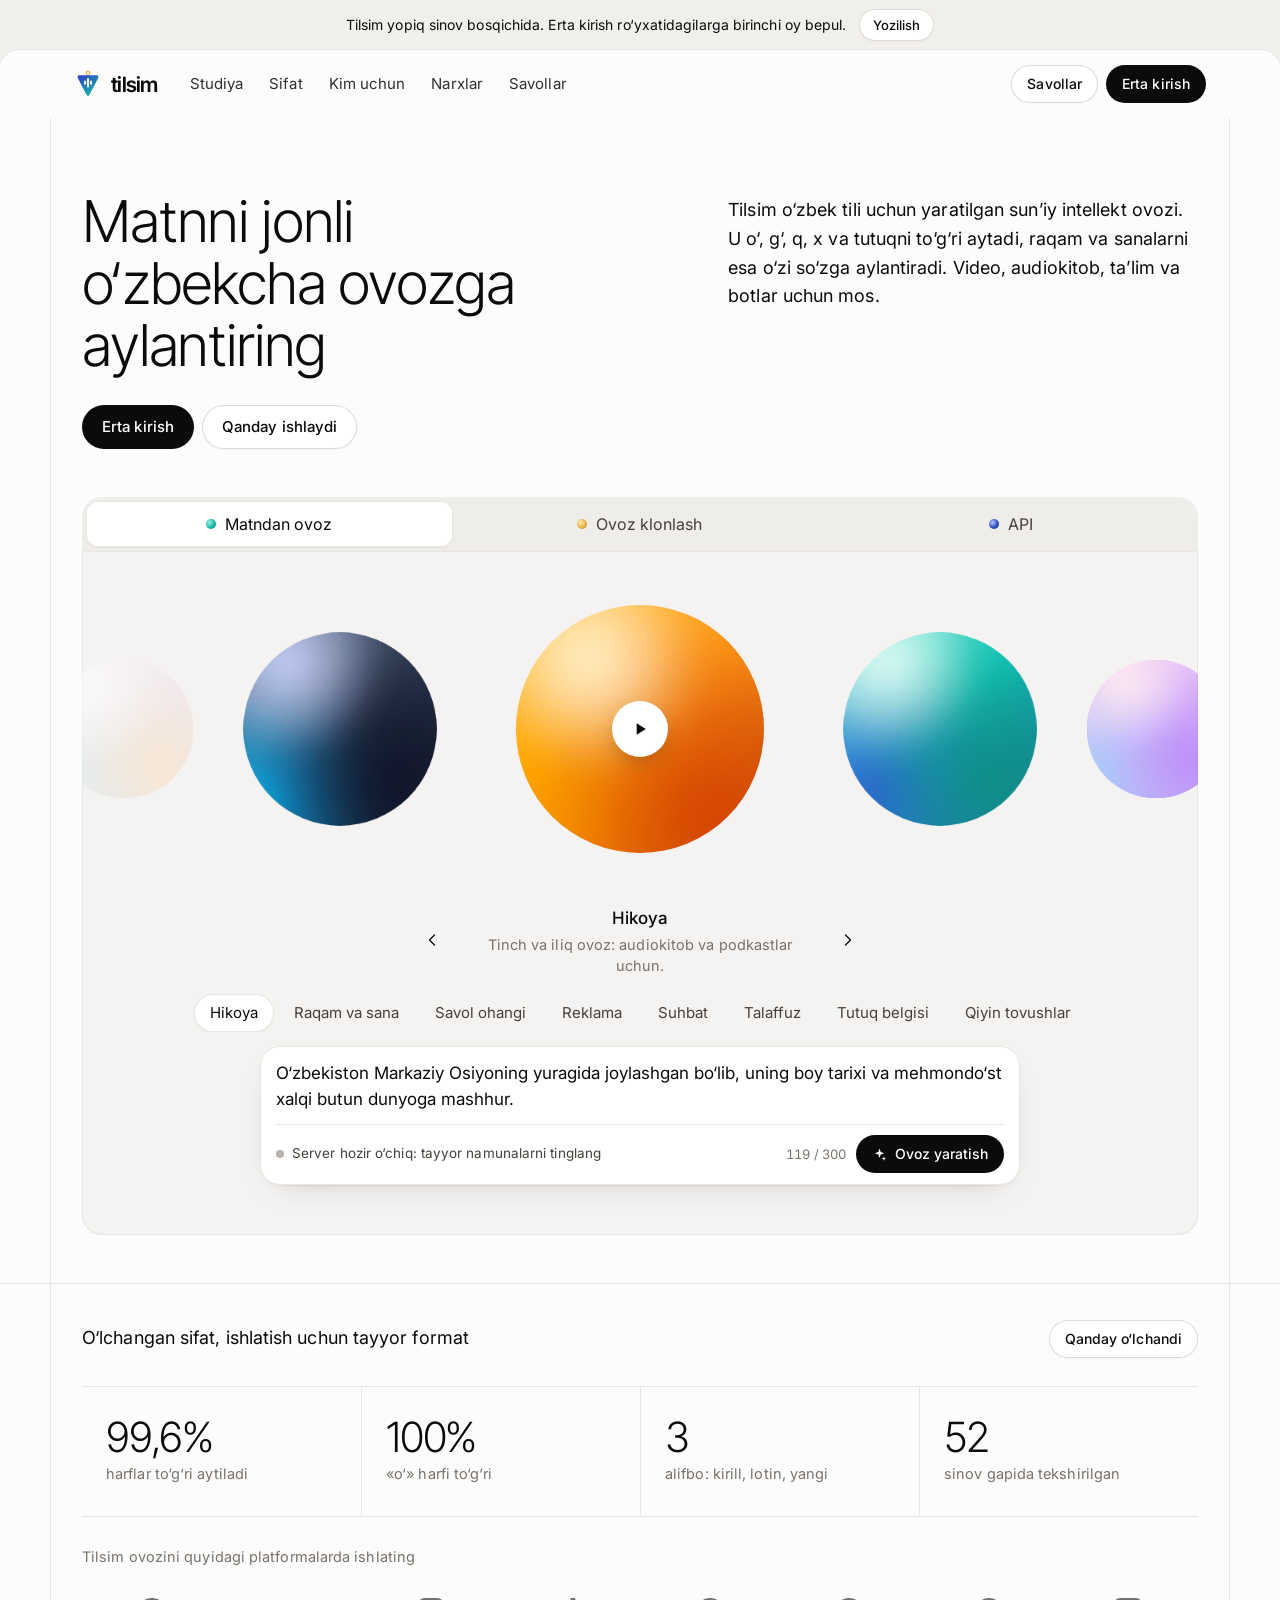
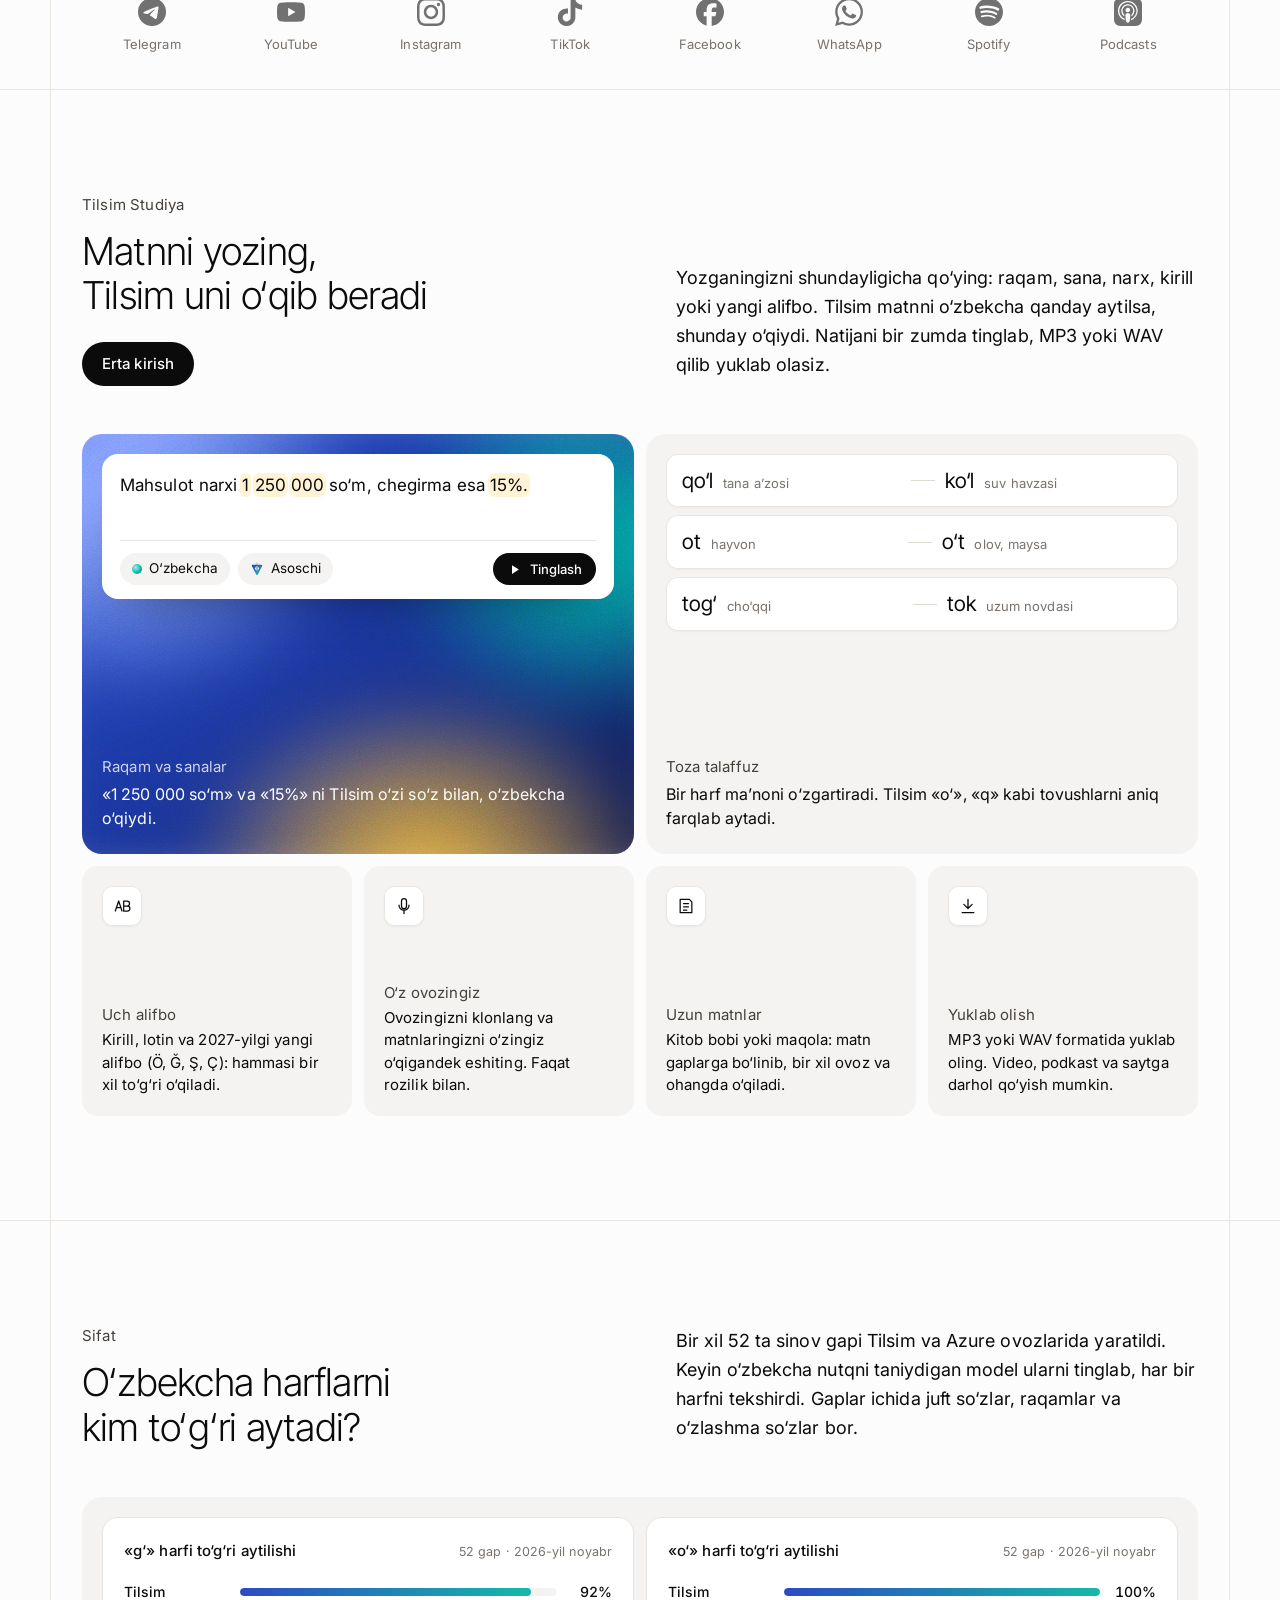
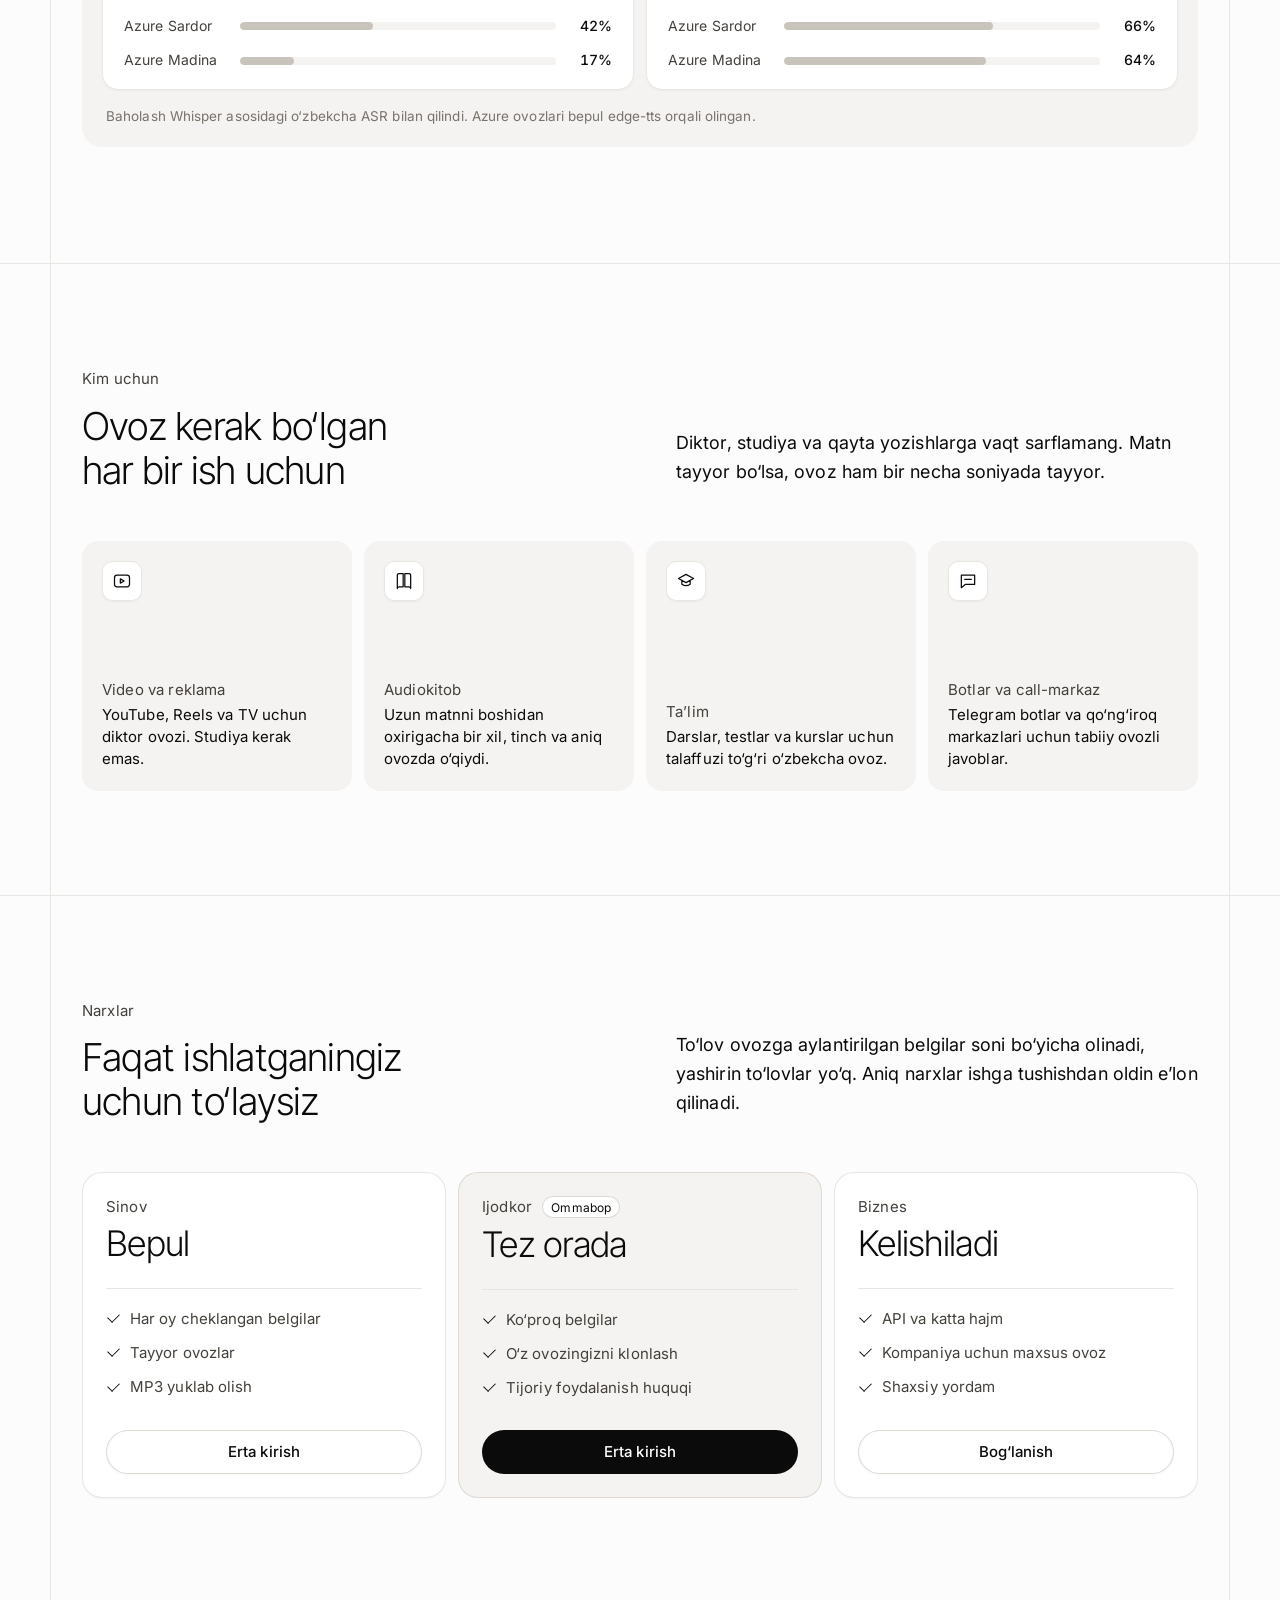
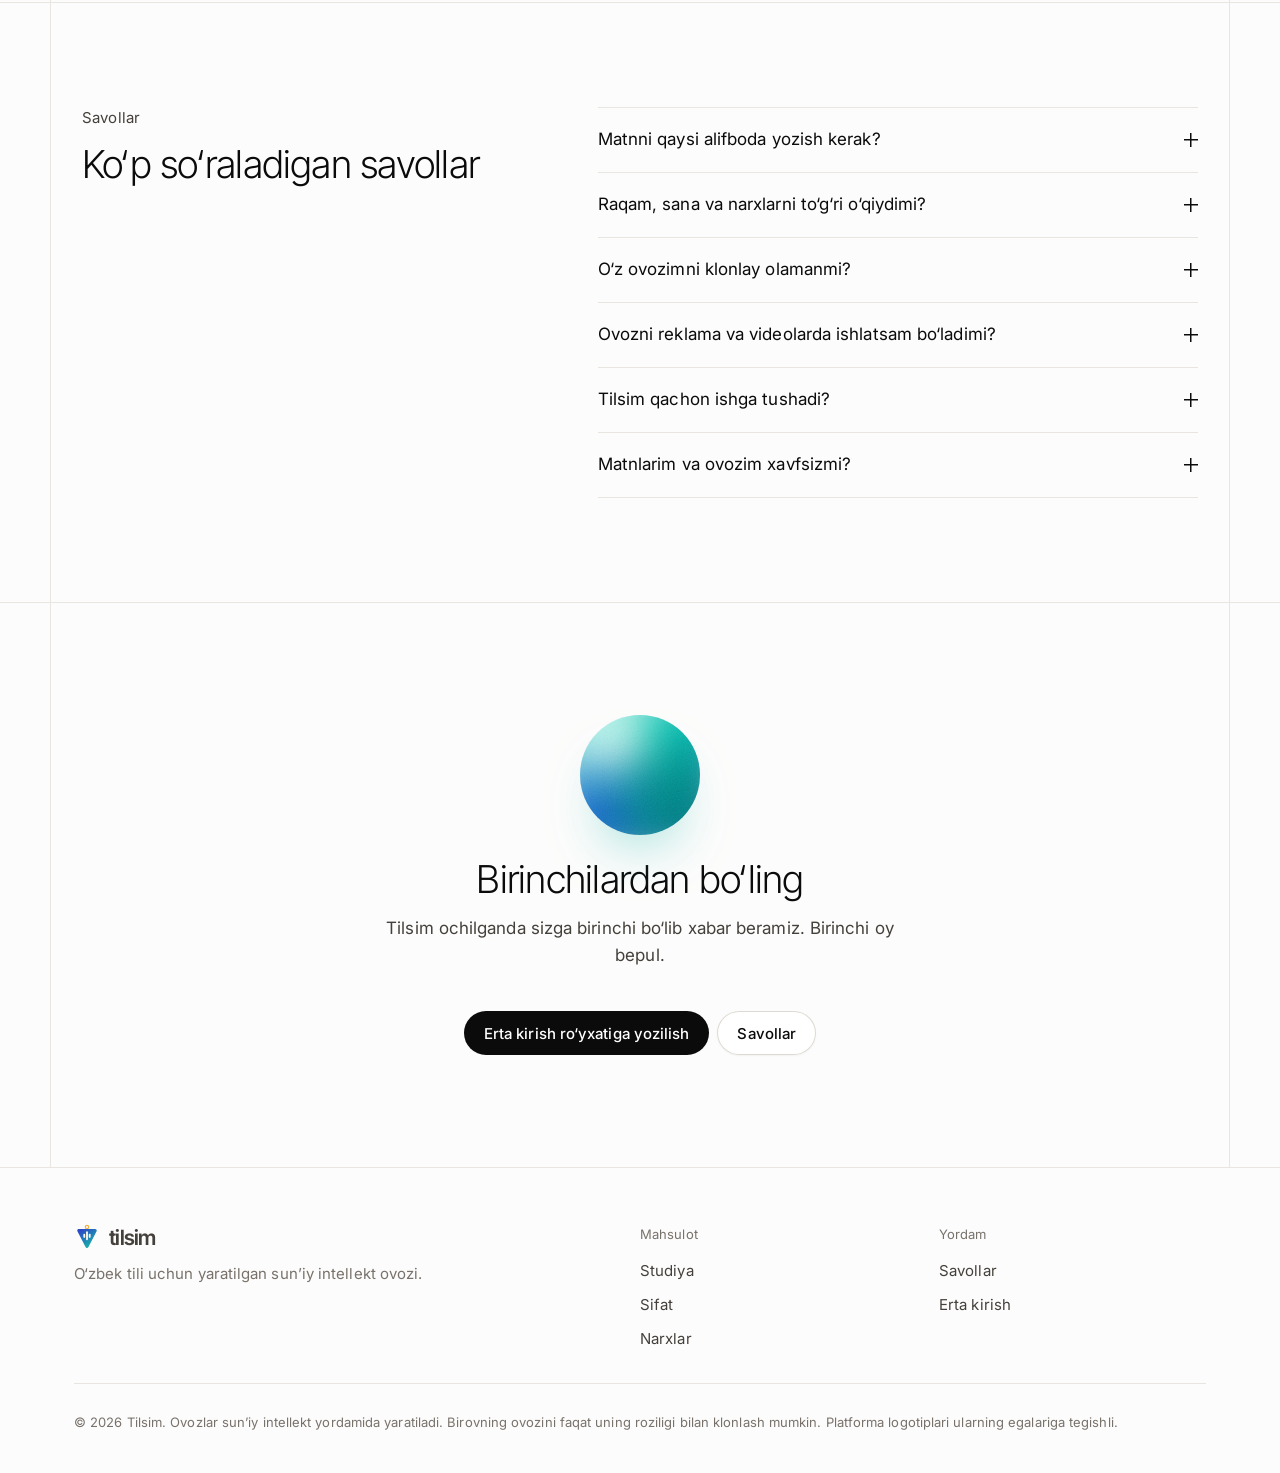
==== commit e8ea3afe: "Live voice on the site: API server, tunnel start script, text box - engine/serve.py: stdlib HTTP API" ====
--- a/index.html
+++ b/index.html
@@ -15,7 +15,7 @@
   <link rel="preconnect" href="https://fonts.googleapis.com">
   <link rel="preconnect" href="https://fonts.gstatic.com" crossorigin>
   <link href="https://fonts.googleapis.com/css2?family=Inter:wght@400;500;600&family=Inter+Tight:wght@300;400;500;600&display=swap" rel="stylesheet">
-  <link rel="stylesheet" href="assets/css/site.css?v=16">
+  <link rel="stylesheet" href="assets/css/site.css?v=21">
 </head>
 <body>
   <a class="skip" href="#asosiy">Asosiy qismga o‘tish</a>
@@ -81,7 +81,17 @@
                 </div>
                 <div class="stage-foot">
                   <div class="pills" id="orb-pills" role="tablist" aria-label="Namuna turi"></div>
-                  <a class="btn btn-black btn-sm" href="#erta-kirish">Erta kirish</a>
+                  <form class="composer" id="composer" autocomplete="off">
+                    <label class="sr-only" for="tts-text">Ovozga aylantiriladigan matn</label>
+                    <textarea id="tts-text" rows="2" maxlength="300" spellcheck="false" placeholder="O‘zbekcha matn yozing: raqam, sana va narxlar ham bo‘laveradi"></textarea>
+                    <div class="composer-bar">
+                      <span class="status" id="tts-status" data-state="check"><i class="led" aria-hidden="true"></i><span id="tts-status-text">Ovoz serveri tekshirilmoqda…</span></span>
+                      <span class="count" id="tts-count" aria-live="off">0 / 300</span>
+                      <a class="btn btn-white btn-sm" id="tts-download" href="#" download="tilsim.mp3" hidden><svg viewBox="0 0 24 24" aria-hidden="true"><path d="M11 4h2v9.2l3.3-3.3 1.4 1.4L12 17l-5.7-5.7 1.4-1.4 3.3 3.3z"/><path d="M5 19h14v2H5z"/></svg>Yuklab olish</a>
+                      <button class="btn btn-black btn-sm" id="tts-go" type="submit"><svg class="ic-gen" viewBox="0 0 24 24" aria-hidden="true"><path d="M12 2.5l1.9 5.6 5.6 1.9-5.6 1.9L12 17.5l-1.9-5.6L4.5 10l5.6-1.9zM19 15l.9 2.6 2.6.9-2.6.9L19 22l-.9-2.6-2.6-.9 2.6-.9z"/></svg><svg class="ic-play" viewBox="0 0 24 24" aria-hidden="true" hidden><path d="M8 5v14l11-7z"/></svg><svg class="ic-stop" viewBox="0 0 24 24" aria-hidden="true" hidden><path d="M7 5h4v14H7zM13 5h4v14h-4z"/></svg><i class="spin" hidden aria-hidden="true"></i><span>Ovoz yaratish</span></button>
+                    </div>
+                  </form>
+                  <p class="composer-msg" id="tts-msg" aria-live="polite"></p>
                 </div>
               </div>
 
@@ -362,6 +372,6 @@
   </div>
 
   <audio id="player" preload="none"></audio>
-  <script src="assets/js/site.js?v=16"></script>
+  <script src="assets/js/site.js?v=21"></script>
 </body>
 </html>
--- a/assets/css/site.css
+++ b/assets/css/site.css
@@ -121,7 +121,8 @@
 .d-oltin { background: radial-gradient(circle at 35% 35%, #FFE8B0, var(--oltin) 55%, #9C6A12); }
 .d-lapis { background: radial-gradient(circle at 35% 35%, #B9C8FF, var(--lapis-2) 55%, var(--lapis)); }
 
-.stage { position: relative; overflow: hidden; border-radius: 0 0 var(--r-lg) var(--r-lg); background: var(--card); box-shadow: inset 0 0 0 1px var(--line); }
+/* clip, not hidden: the side orbs overflow, and a hidden-overflow box still scrolls sideways when focus lands inside */
+.stage { position: relative; overflow: hidden; overflow: clip; border-radius: 0 0 var(--r-lg) var(--r-lg); background: var(--card); box-shadow: inset 0 0 0 1px var(--line); }
 /* all panels share one grid cell, so the stage keeps the tallest height and never jumps */
 .stage { display: grid; }
 .stage > .panel { grid-area: 1 / 1; min-width: 0; transition: opacity .3s ease; }
@@ -148,8 +149,34 @@
 .arrow { width: 40px; height: 40px; flex: none; border: 0; border-radius: 50%; background: transparent; cursor: pointer; display: grid; place-items: center; transition: background .2s; }
 .arrow:hover { background: var(--card-2); }
 .arrow svg { width: 20px; height: 20px; fill: none; stroke: var(--ink); stroke-width: 1.6; stroke-linecap: round; stroke-linejoin: round; }
-.stage-foot { display: flex; align-items: center; gap: 12px; padding: 22px 20px 20px; }
+.stage-foot { display: flex; flex-direction: column; align-items: stretch; gap: 14px; padding: 18px 20px 20px; }
 .pills { flex: 1; min-width: 0; display: flex; gap: 4px; overflow-x: auto; scrollbar-width: none; justify-content: center; }
+
+/* live text-to-speech composer */
+[hidden] { display: none !important; }
+.sr-only { position: absolute; width: 1px; height: 1px; overflow: hidden; clip: rect(0 0 0 0); white-space: nowrap; }
+.composer { width: min(760px, 100%); margin: 0 auto; padding: 14px 16px 12px; border-radius: var(--r-lg); background: var(--white); box-shadow: 0 1px 2px rgba(0, 0, 0, .05), 0 12px 32px -20px rgba(0, 0, 0, .25), inset 0 0 0 1px var(--line); transition: box-shadow .2s; }
+.composer:focus-within { box-shadow: 0 1px 2px rgba(0, 0, 0, .05), 0 12px 32px -20px rgba(0, 0, 0, .25), inset 0 0 0 1px #C9C4BB; }
+.composer textarea { display: block; width: 100%; min-height: 3.2em; max-height: 9em; padding: 0; border: 0; outline: 0; resize: none; background: transparent; color: var(--ink); font: 400 17px/1.55 var(--body); }
+.composer textarea::placeholder { color: var(--ink-3); }
+.composer-bar { display: flex; flex-wrap: wrap; align-items: center; gap: 8px 10px; margin-top: 10px; padding-top: 10px; border-top: 1px solid var(--line); }
+.status { display: inline-flex; align-items: center; gap: 8px; min-width: 0; font-size: 13.5px; color: var(--ink-2); }
+.led { flex: none; width: 8px; height: 8px; border-radius: 50%; background: #B8B2AA; transition: background .3s, box-shadow .3s; }
+.status[data-state="on"] .led { background: var(--feruza); box-shadow: 0 0 0 3px rgba(22, 185, 168, .18); }
+.status[data-state="wait"] .led { background: var(--oltin); box-shadow: 0 0 0 3px rgba(232, 180, 74, .2); animation: blink 1.2s ease-in-out infinite; }
+.status[data-state="check"] .led { animation: blink 1.2s ease-in-out infinite; }
+@keyframes blink { 50% { opacity: .35; } }
+.count { margin-left: auto; font-size: 13px; color: var(--ink-3); font-variant-numeric: tabular-nums; }
+.count.over { color: #B42318; }
+.composer-msg { min-height: 1.4em; margin: -4px auto 0; width: min(760px, 100%); font-size: 14px; line-height: 1.4; color: var(--ink-2); text-align: center; }
+.composer-msg.err { color: #B42318; }
+.btn .spin[hidden], .btn svg[hidden] { display: none; }
+.btn .spin { display: inline-block; width: 14px; height: 14px; border-radius: 50%; border: 2px solid rgba(255, 255, 255, .35); border-top-color: #fff; animation: spin .8s linear infinite; }
+.btn[aria-busy="true"] { cursor: progress; opacity: .92; }
+@keyframes spin { to { transform: rotate(360deg); } }
+.orb-item.thinking .orb { animation: think 1.4s ease-in-out infinite; }
+@keyframes think { 50% { transform: scale(.93); filter: brightness(1.06) saturate(.85); } }
+@media (max-width: 520px) { .composer { padding: 12px 12px 10px; } .composer textarea { font-size: 16px; } .status { order: 3; width: 100%; } .count { margin-left: 0; } #tts-go { margin-left: auto; } }
 .pills::-webkit-scrollbar { display: none; }
 .pill { flex: none; height: 38px; padding: 0 16px; border: 0; border-radius: 9999px; background: transparent; font: 400 15px var(--body); color: var(--ink-2); cursor: pointer; transition: background .2s, color .2s, box-shadow .2s; }
 .pill:hover { color: var(--ink); }
@@ -158,9 +185,8 @@
   .orbs { height: 270px; }
   .orb-item { width: 184px; height: 184px; margin: -92px 0 0 -92px; }
   .orb-nav { gap: 8px; }
-  .stage-foot { flex-direction: column; align-items: stretch; padding: 16px 12px 14px; }
+  .stage-foot { padding: 14px 12px 14px; }
   .pills { justify-content: flex-start; }
-  .stage-foot .btn { align-self: center; }
 }
 
 /* the orbs: layered gradients + blur + film grain */
